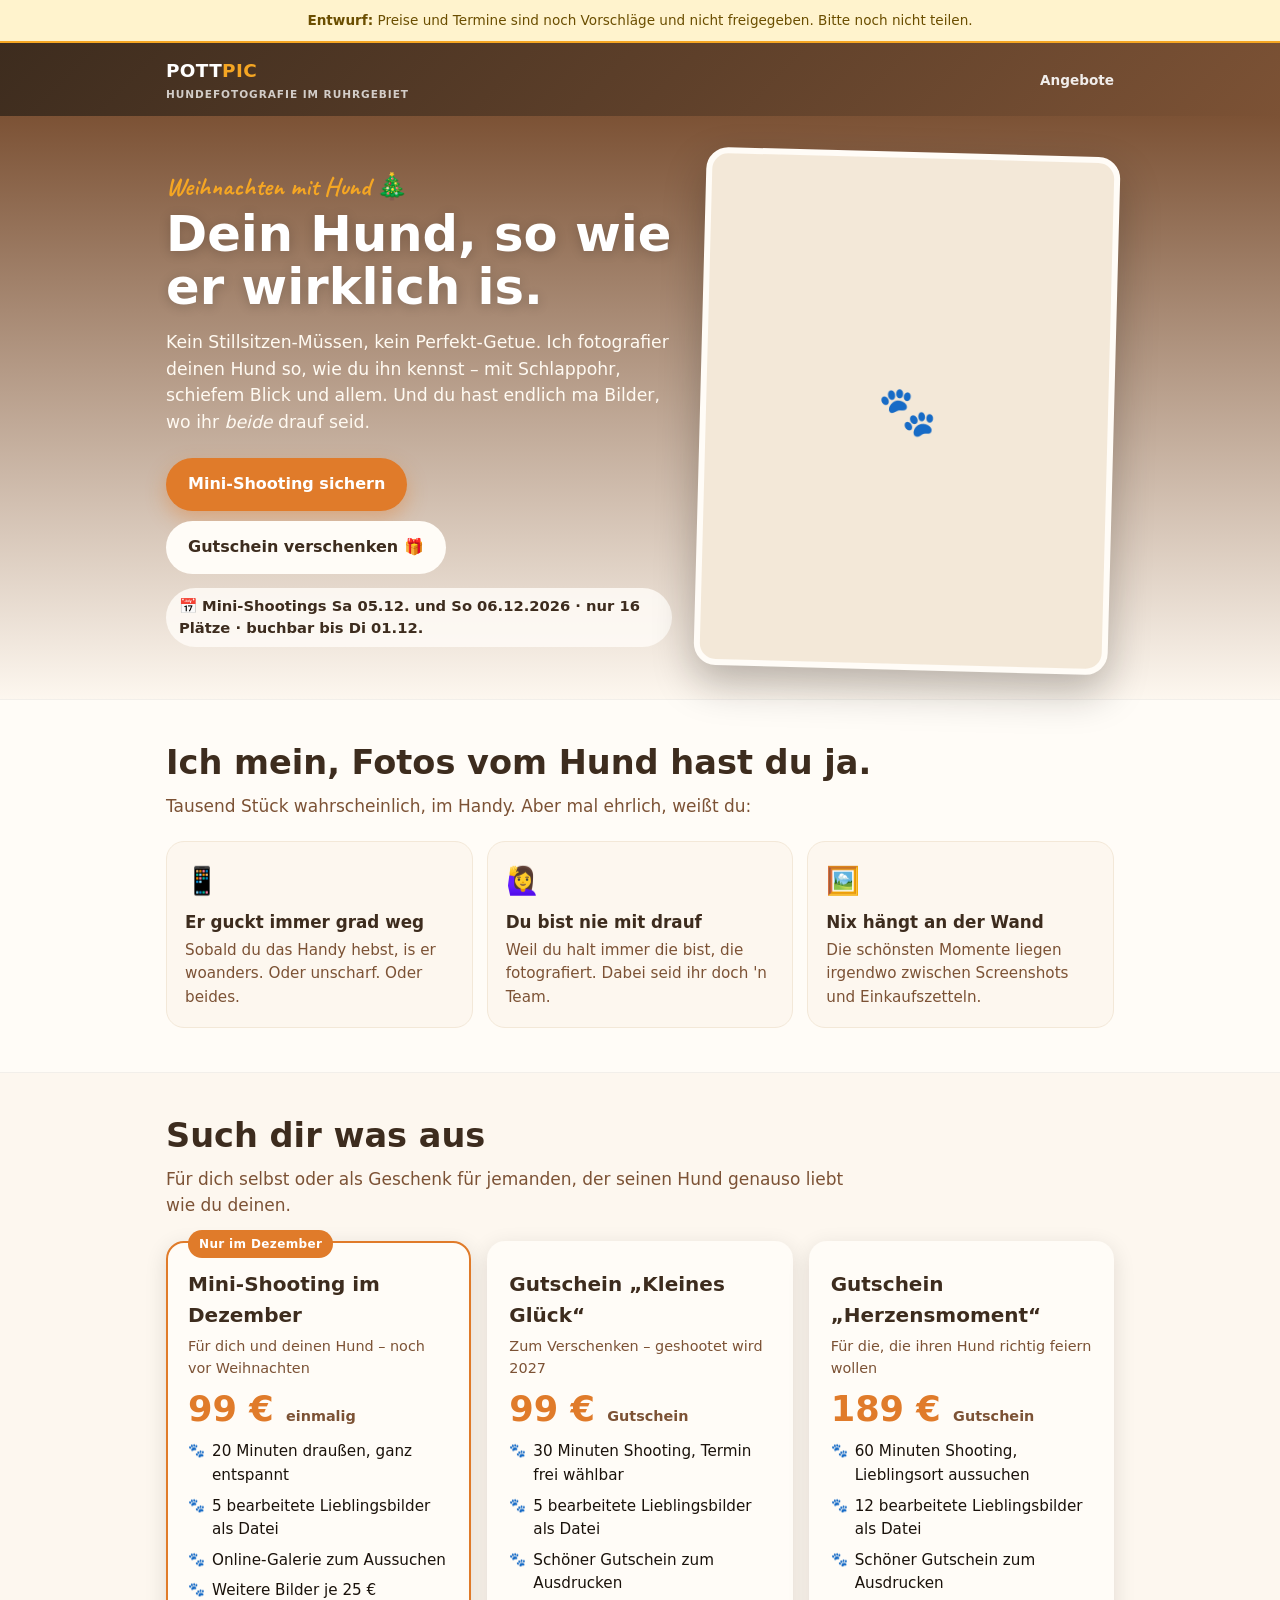
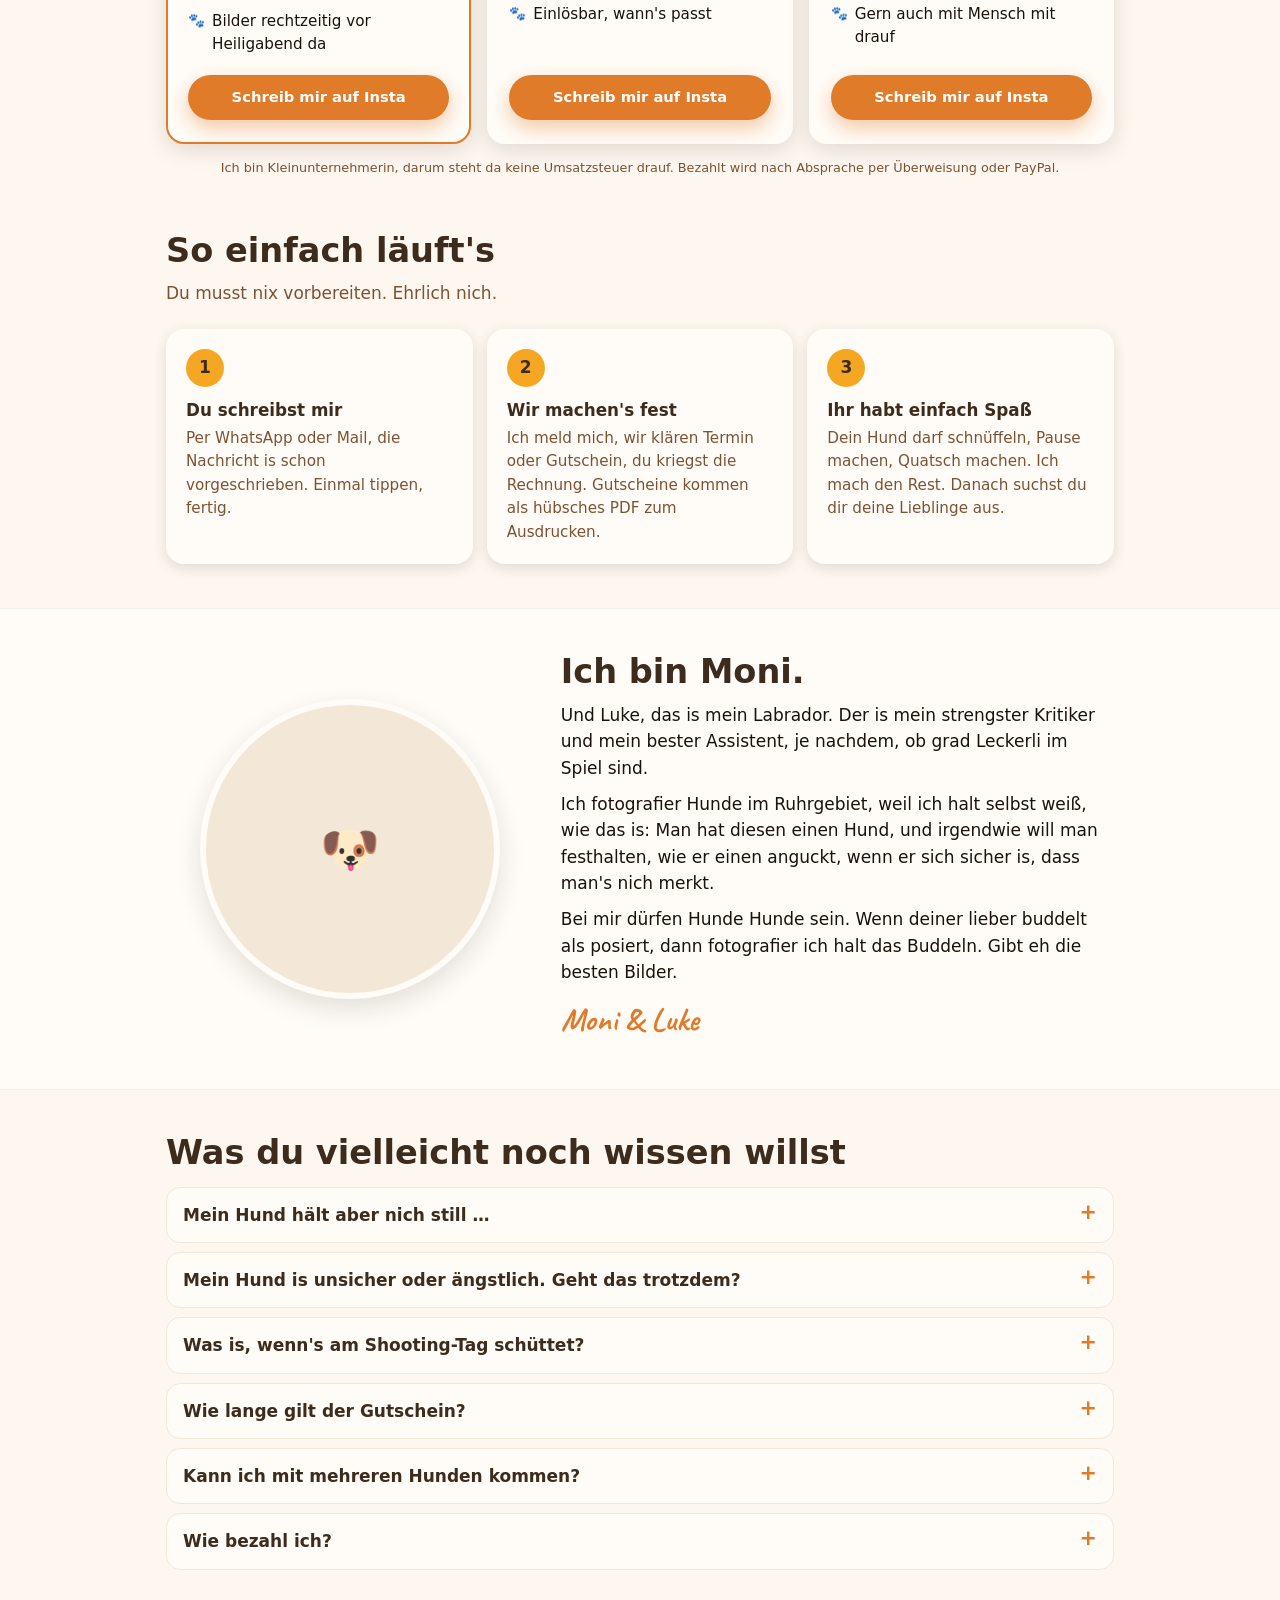
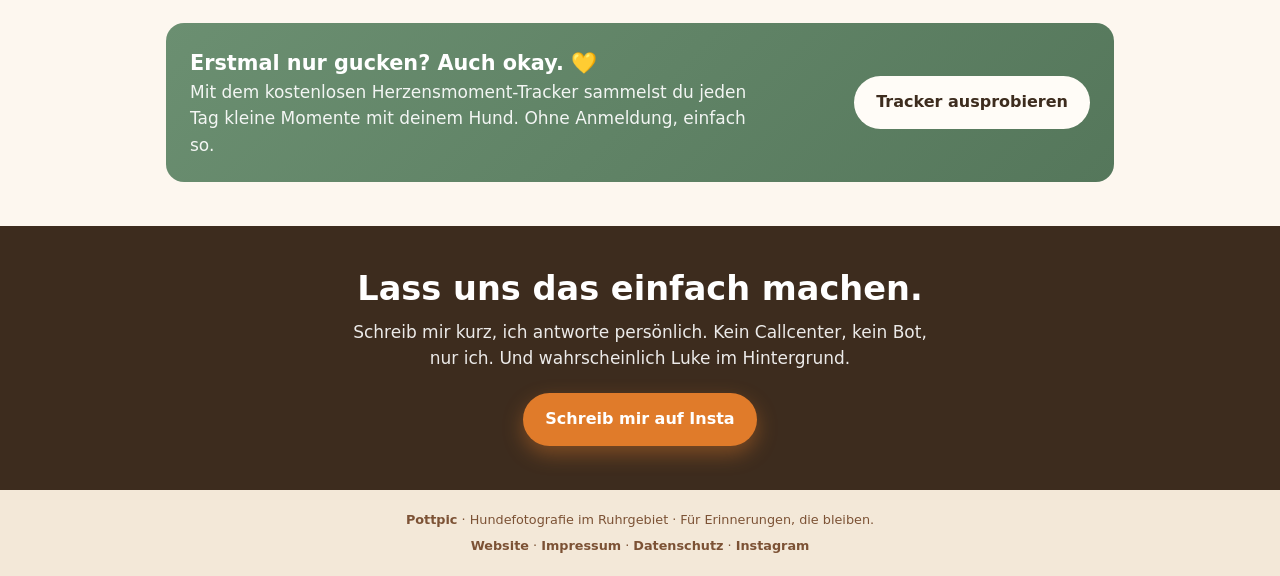
==== angebot/index.html @ 586d5016 "Kundenmagnet Weihnachten: Angebotsseite, Gutschein-Vorlage, Funnel-Plan (Entwurf, nix gepostet) Co-A" ====
<!doctype html>
<html lang="de">
<head>
<meta charset="utf-8">
<meta name="viewport" content="width=device-width, initial-scale=1">
<title>Pottpic – Hundeshooting & Gutscheine</title>
<meta name="description" content="Hundefotografie im Ruhrgebiet: Mini-Shootings im Dezember und Shooting-Gutscheine zum Verschenken. Hunde dürfen Hunde sein.">
<meta name="robots" content="noindex">
<link rel="preconnect" href="https://fonts.googleapis.com">
<link rel="preconnect" href="https://fonts.gstatic.com" crossorigin>
<link href="https://fonts.googleapis.com/css2?family=Caveat:wght@600;700&display=swap" rel="stylesheet">
<style>
:root{--ink:#1a120b;--bark:#3d2c1e;--wood:#7c5235;--amber:#e07b2a;--amber-dark:#b85f17;--gold:#f5a623;--sage:#6b8f71;--cream:#fdf7ef;--warm:#f3e8d8;--paper:#fffcf7;--shadow:rgba(26,18,11,.12);--r:18px}
*{box-sizing:border-box;margin:0;padding:0}
html{scroll-behavior:smooth}
body{font-family:system-ui,-apple-system,"Segoe UI",Arial,sans-serif;background:var(--cream);color:var(--ink);line-height:1.55;font-size:17px}
a{color:inherit}
.wrap{max-width:980px;margin:0 auto;padding:0 16px}
.hand{font-family:"Caveat",cursive;font-weight:700}

/* Entwurf-Banner */
.draft{background:#fff3cd;color:#6b4e00;border-bottom:2px solid var(--gold);padding:10px 16px;font-size:.85rem;text-align:center}
.draft strong{font-weight:800}

/* Kopf */
.top{background:linear-gradient(135deg,var(--bark),var(--wood));color:#fff}
.top .wrap{display:flex;justify-content:space-between;align-items:center;gap:12px;padding-top:14px;padding-bottom:14px}
.logo{font-weight:800;letter-spacing:.02em;font-size:1.15rem;text-decoration:none}
.logo span{color:var(--gold)}
.top small{display:block;font-size:.66rem;opacity:.75;text-transform:uppercase;letter-spacing:.09em;font-weight:600}
.top nav a{font-size:.85rem;font-weight:700;text-decoration:none;opacity:.9}

/* Hero */
.hero{background:linear-gradient(180deg,var(--wood) 0%,var(--cream) 100%);color:#fff;padding:36px 0 30px}
.hero-grid{display:grid;grid-template-columns:1.1fr .9fr;gap:28px;align-items:center}
.kicker{font-size:1.6rem;color:var(--gold);line-height:1}
.hero h1{font-size:clamp(2rem,6vw,3.1rem);line-height:1.08;margin:8px 0 14px;color:#fff;text-shadow:0 2px 12px rgba(0,0,0,.18)}
.hero p.lead{font-size:1.08rem;max-width:34em;color:#fffaf2}
.hero-photo{border-radius:22px;overflow:hidden;aspect-ratio:4/5;background:var(--warm) center/cover no-repeat;box-shadow:0 18px 40px rgba(26,18,11,.28);border:6px solid var(--paper);transform:rotate(1.5deg);display:flex;align-items:center;justify-content:center;color:var(--wood);font-size:3rem}
.btns{display:flex;flex-wrap:wrap;gap:10px;margin-top:22px}
.btn{display:inline-flex;align-items:center;justify-content:center;gap:8px;border:none;border-radius:999px;padding:14px 22px;font-weight:800;font-size:1rem;text-decoration:none;cursor:pointer;transition:transform .15s,box-shadow .15s;min-height:48px}
.btn:hover{transform:translateY(-2px)}
.btn-main{background:var(--amber);color:#fff;box-shadow:0 8px 20px rgba(224,123,42,.4)}
.btn-main:hover{background:var(--amber-dark)}
.btn-ghost{background:var(--paper);color:var(--bark)}
.btn-wa{background:#1f9d55;color:#fff}
.btn-mail{background:var(--bark);color:#fff}
.btn-small{padding:11px 16px;font-size:.92rem;min-height:44px}
.scarcity{margin-top:14px;font-size:.92rem;color:var(--bark);background:rgba(255,252,247,.85);display:inline-block;padding:7px 13px;border-radius:999px;font-weight:700}

/* Abschnitte */
section{padding:44px 0}
h2{font-size:clamp(1.55rem,4.5vw,2.1rem);color:var(--bark);line-height:1.15;margin-bottom:10px}
.sub{color:var(--wood);max-width:40em;margin-bottom:22px}

/* Galerie */
.gallery{display:grid;grid-template-columns:repeat(3,1fr);gap:10px}
.gallery img{width:100%;aspect-ratio:4/5;object-fit:cover;border-radius:14px;display:block;box-shadow:0 6px 16px var(--shadow);background:var(--warm)}

/* Gefühl */
.feel{background:var(--paper);border-top:1px solid rgba(0,0,0,.05);border-bottom:1px solid rgba(0,0,0,.05)}
.feel-grid{display:grid;grid-template-columns:repeat(3,1fr);gap:14px}
.feel-card{background:var(--cream);border-radius:var(--r);padding:18px;border:1.5px solid var(--warm)}
.feel-card .ico{font-size:1.7rem}
.feel-card h3{color:var(--bark);font-size:1.05rem;margin:6px 0 4px}
.feel-card p{color:var(--wood);font-size:.95rem}

/* Angebote */
.offers{display:grid;grid-template-columns:repeat(3,1fr);gap:16px;align-items:stretch}
.offer{background:var(--paper);border-radius:var(--r);box-shadow:0 6px 22px var(--shadow);padding:22px 20px;display:flex;flex-direction:column;border:2px solid transparent;position:relative}
.offer.top-pick{border-color:var(--amber)}
.badge{position:absolute;top:-13px;left:20px;background:var(--amber);color:#fff;font-size:.75rem;font-weight:800;padding:5px 11px;border-radius:999px;letter-spacing:.03em}
.offer h3{color:var(--bark);font-size:1.25rem;margin-top:4px}
.offer .for{color:var(--wood);font-size:.9rem;margin:4px 0 12px}
.price{font-size:2.2rem;font-weight:900;color:var(--amber);line-height:1}
.price small{font-size:.9rem;color:var(--wood);font-weight:600}
.offer ul{list-style:none;margin:14px 0 18px;display:flex;flex-direction:column;gap:7px;flex:1}
.offer li{padding-left:24px;position:relative;font-size:.95rem}
.offer li::before{content:"🐾";position:absolute;left:0;top:0;font-size:.85rem}
.offer .actions{display:flex;flex-direction:column;gap:8px}
.note{font-size:.8rem;color:var(--wood);margin-top:14px;text-align:center}

/* Ablauf */
.steps{display:grid;grid-template-columns:repeat(3,1fr);gap:14px;counter-reset:s}
.step{background:var(--paper);border-radius:var(--r);padding:20px;box-shadow:0 4px 14px var(--shadow)}
.step::before{counter-increment:s;content:counter(s);display:flex;width:38px;height:38px;border-radius:50%;background:var(--gold);color:var(--bark);font-weight:900;align-items:center;justify-content:center;margin-bottom:10px}
.step h3{color:var(--bark);font-size:1.05rem;margin-bottom:4px}
.step p{color:var(--wood);font-size:.95rem}

/* Über mich */
.me{display:grid;grid-template-columns:.8fr 1.2fr;gap:26px;align-items:center}
.me-photo{border-radius:50%;aspect-ratio:1;background:var(--warm) center/cover no-repeat;border:6px solid var(--paper);box-shadow:0 10px 26px var(--shadow);max-width:300px;width:100%;margin:0 auto;display:flex;align-items:center;justify-content:center;font-size:3rem}
.me p{margin-bottom:10px}
.sign{font-size:2rem;color:var(--amber)}

/* FAQ */
details{background:var(--paper);border-radius:14px;padding:14px 16px;margin-bottom:9px;border:1.5px solid var(--warm)}
summary{font-weight:800;color:var(--bark);cursor:pointer;list-style:none;display:flex;justify-content:space-between;gap:10px}
summary::after{content:"+";color:var(--amber);font-size:1.3rem;line-height:1}
details[open] summary::after{content:"–"}
details p{color:var(--wood);margin-top:8px;font-size:.96rem}

/* Gratis */
.free{background:linear-gradient(135deg,var(--sage),#55775b);color:#fff;border-radius:var(--r);padding:24px;display:flex;justify-content:space-between;align-items:center;gap:18px;flex-wrap:wrap}
.free h3{font-size:1.3rem}
.free p{opacity:.92;max-width:34em}

/* Schluss */
.final{background:var(--bark);color:#fff;text-align:center}
.final h2{color:#fff}
.final p{opacity:.9;max-width:34em;margin:0 auto}
.final .btns{justify-content:center}

footer{background:var(--warm);color:var(--wood);font-size:.8rem;text-align:center;padding:20px 16px}
footer a{font-weight:700;text-decoration:none}

/* Handy-Leiste */
.sticky{position:fixed;left:0;right:0;bottom:0;background:var(--paper);box-shadow:0 -6px 20px var(--shadow);padding:10px 16px;display:none;gap:8px;z-index:20}
.sticky .btn{flex:1;padding:12px 10px;font-size:.92rem}

@media(max-width:820px){
  .hero-grid,.me{grid-template-columns:1fr}
  .hero-photo{max-width:360px;width:100%;margin:0 auto}
  .offers,.steps,.feel-grid{grid-template-columns:1fr}
  .offer.top-pick{order:-1}
  .gallery{grid-template-columns:repeat(2,1fr)}
  .top nav{display:none}
  .sticky{display:flex}
  body{padding-bottom:72px}
}
</style>
</head>
<body>

<!-- ============================================================
     MONI, HIER TRÄGST DU DEINE SACHEN EIN (nur diesen Block ändern)
     ============================================================ -->
<script>
const KONFIG = {
  // true = gelber Entwurf-Hinweis oben. Auf false stellen, wenn alles stimmt.
  entwurf: true,

  // WhatsApp-Nummer mit Ländervorwahl, ohne + und ohne Leerzeichen, z. B. "4917612345678"
  whatsapp: "",

  // Deine Mail-Adresse für Anfragen
  mail: "",

  // Instagram-Name ohne @
  instagram: "pottpic",

  // Mini-Shootings im Dezember (VORSCHLAG – Moni entscheidet)
  miniTermine: "Sa 05.12. und So 06.12.2026",
  miniOrt: "draußen im Dortmunder Norden – genauer Treffpunkt kommt mit der Buchung",
  miniPlaetze: 16,          // wie viele Slots es insgesamt gibt
  miniBuchenBis: "Di 01.12.",
  galerieBis: "Fr 18.12.",  // bis wann die Bilder da sind

  // Gutschein: wie lange gültig
  gutscheinGueltig: "bis 31.12.2027",

  // Preise (VORSCHLAG vom Team, Schätzung – Moni entscheidet)
  angebote: [
    {
      id: "mini",
      titel: "Mini-Shooting im Dezember",
      fuer: "Für dich und deinen Hund – noch vor Weihnachten",
      preis: "99 €",
      zusatz: "einmalig",
      punkte: [
        "20 Minuten draußen, ganz entspannt",
        "5 bearbeitete Lieblingsbilder als Datei",
        "Online-Galerie zum Aussuchen",
        "Weitere Bilder je 25 €",
        "Bilder rechtzeitig vor Heiligabend da"
      ],
      highlight: true,
      badge: "Nur im Dezember"
    },
    {
      id: "gutschein-klein",
      titel: "Gutschein „Kleines Glück“",
      fuer: "Zum Verschenken – geshootet wird 2027",
      preis: "99 €",
      zusatz: "Gutschein",
      punkte: [
        "30 Minuten Shooting, Termin frei wählbar",
        "5 bearbeitete Lieblingsbilder als Datei",
        "Schöner Gutschein zum Ausdrucken",
        "Einlösbar, wann's passt"
      ],
      highlight: false
    },
    {
      id: "gutschein-gross",
      titel: "Gutschein „Herzensmoment“",
      fuer: "Für die, die ihren Hund richtig feiern wollen",
      preis: "189 €",
      zusatz: "Gutschein",
      punkte: [
        "60 Minuten Shooting, Lieblingsort aussuchen",
        "12 bearbeitete Lieblingsbilder als Datei",
        "Schöner Gutschein zum Ausdrucken",
        "Gern auch mit Mensch mit drauf"
      ],
      highlight: false
    }
  ]
};
</script>
<!-- ============================================================ -->

<div class="draft" id="draft"><strong>Entwurf:</strong> Preise und Termine sind noch Vorschläge und nicht freigegeben. Bitte noch nicht teilen.</div>

<header class="top">
  <div class="wrap">
    <a class="logo" href="https://www.pottpic.de">POTT<span>PIC</span><small>Hundefotografie im Ruhrgebiet</small></a>
    <nav><a href="#angebote">Angebote</a></nav>
  </div>
</header>

<section class="hero">
  <div class="wrap hero-grid">
    <div>
      <div class="kicker hand">Weihnachten mit Hund 🎄</div>
      <h1>Dein Hund, so wie er wirklich is.</h1>
      <p class="lead">Kein Stillsitzen-Müssen, kein Perfekt-Getue. Ich fotografier deinen Hund so, wie du ihn kennst – mit Schlappohr, schiefem Blick und allem. Und du hast endlich ma Bilder, wo ihr <em>beide</em> drauf seid.</p>
      <div class="btns">
        <a class="btn btn-main" href="#angebote">Mini-Shooting sichern</a>
        <a class="btn btn-ghost" href="#angebote">Gutschein verschenken 🎁</a>
      </div>
      <div class="scarcity" id="scarcity"></div>
    </div>
    <div class="hero-photo" id="heroPhoto" role="img" aria-label="Hundefoto von Pottpic">🐾</div>
  </div>
</section>

<section id="galerieSec">
  <div class="wrap">
    <h2>So sieht das bei mir aus</h2>
    <p class="sub">Echte Hunde, echte Menschen, aus'm Ruhrgebiet. Nix gestellt, was nich passt.</p>
    <div class="gallery" id="gallery"></div>
  </div>
</section>

<section class="feel">
  <div class="wrap">
    <h2>Ich mein, Fotos vom Hund hast du ja.</h2>
    <p class="sub">Tausend Stück wahrscheinlich, im Handy. Aber mal ehrlich, weißt du:</p>
    <div class="feel-grid">
      <div class="feel-card"><div class="ico">📱</div><h3>Er guckt immer grad weg</h3><p>Sobald du das Handy hebst, is er woanders. Oder unscharf. Oder beides.</p></div>
      <div class="feel-card"><div class="ico">🙋‍♀️</div><h3>Du bist nie mit drauf</h3><p>Weil du halt immer die bist, die fotografiert. Dabei seid ihr doch 'n Team.</p></div>
      <div class="feel-card"><div class="ico">🖼️</div><h3>Nix hängt an der Wand</h3><p>Die schönsten Momente liegen irgendwo zwischen Screenshots und Einkaufszetteln.</p></div>
    </div>
  </div>
</section>

<section id="angebote">
  <div class="wrap">
    <h2>Such dir was aus</h2>
    <p class="sub">Für dich selbst oder als Geschenk für jemanden, der seinen Hund genauso liebt wie du deinen.</p>
    <div class="offers" id="offers"></div>
    <p class="note">Ich bin Kleinunternehmerin, darum steht da keine Umsatzsteuer drauf. Bezahlt wird nach Absprache per Überweisung oder PayPal.</p>
  </div>
</section>

<section style="padding-top:10px">
  <div class="wrap">
    <h2>So einfach läuft's</h2>
    <p class="sub">Du musst nix vorbereiten. Ehrlich nich.</p>
    <div class="steps">
      <div class="step"><h3>Du schreibst mir</h3><p>Per WhatsApp oder Mail, die Nachricht is schon vorgeschrieben. Einmal tippen, fertig.</p></div>
      <div class="step"><h3>Wir machen's fest</h3><p>Ich meld mich, wir klären Termin oder Gutschein, du kriegst die Rechnung. Gutscheine kommen als hübsches PDF zum Ausdrucken.</p></div>
      <div class="step"><h3>Ihr habt einfach Spaß</h3><p>Dein Hund darf schnüffeln, Pause machen, Quatsch machen. Ich mach den Rest. Danach suchst du dir deine Lieblinge aus.</p></div>
    </div>
  </div>
</section>

<section class="feel">
  <div class="wrap me">
    <div class="me-photo" id="mePhoto" role="img" aria-label="Moni mit Luke">🐶</div>
    <div>
      <h2>Ich bin Moni.</h2>
      <p>Und Luke, das is mein Labrador. Der is mein strengster Kritiker und mein bester Assistent, je nachdem, ob grad Leckerli im Spiel sind.</p>
      <p>Ich fotografier Hunde im Ruhrgebiet, weil ich halt selbst weiß, wie das is: Man hat diesen einen Hund, und irgendwie will man festhalten, wie er einen anguckt, wenn er sich sicher is, dass man's nich merkt.</p>
      <p>Bei mir dürfen Hunde Hunde sein. Wenn deiner lieber buddelt als posiert, dann fotografier ich halt das Buddeln. Gibt eh die besten Bilder.</p>
      <div class="sign hand">Moni & Luke</div>
    </div>
  </div>
</section>

<section>
  <div class="wrap">
    <h2>Was du vielleicht noch wissen willst</h2>
    <div style="margin-top:14px">
      <details><summary>Mein Hund hält aber nich still …</summary><p>Muss er auch nich. Ich arbeite mit Geduld, Pausen und Leckerli (sag mir vorher, was er verträgt). Die schönsten Bilder entstehen eh meistens zwischendurch.</p></details>
      <details><summary>Mein Hund is unsicher oder ängstlich. Geht das trotzdem?</summary><p>Ja. Schreib mir das einfach vorher, dann nehmen wir uns mehr Zeit, suchen 'nen ruhigen Ort und er darf erstmal ankommen. Kein Druck, für keinen von euch.</p></details>
      <details><summary>Was is, wenn's am Shooting-Tag schüttet?</summary><p>Dann verschieben wir. Bei Nieselregen geht's meistens trotzdem, das gibt sogar richtig schöne Stimmung. Wir entscheiden das am Tag vorher zusammen.</p></details>
      <details><summary>Wie lange gilt der Gutschein?</summary><p id="faqGueltig"></p></details>
      <details><summary>Kann ich mit mehreren Hunden kommen?</summary><p>Klar. Schreib's mir einfach dazu, dann planen wir 'n bisschen mehr Zeit ein und ich sag dir vorher, was das kostet.</p></details>
      <details><summary>Wie bezahl ich?</summary><p>Nach unserer Absprache bekommst du 'ne Rechnung, die zahlst du per Überweisung oder PayPal. Erst dann is dein Platz oder dein Gutschein fest.</p></details>
    </div>
  </div>
</section>

<section style="padding-top:0">
  <div class="wrap">
    <div class="free">
      <div>
        <h3>Erstmal nur gucken? Auch okay. 💛</h3>
        <p>Mit dem kostenlosen Herzensmoment-Tracker sammelst du jeden Tag kleine Momente mit deinem Hund. Ohne Anmeldung, einfach so.</p>
      </div>
      <a class="btn btn-ghost" href="../">Tracker ausprobieren</a>
    </div>
  </div>
</section>

<section class="final">
  <div class="wrap">
    <h2>Lass uns das einfach machen.</h2>
    <p>Schreib mir kurz, ich antworte persönlich. Kein Callcenter, kein Bot, nur ich. Und wahrscheinlich Luke im Hintergrund.</p>
    <div class="btns" id="finalBtns"></div>
  </div>
</section>

<footer>
  <div><strong>Pottpic</strong> · Hundefotografie im Ruhrgebiet · Für Erinnerungen, die bleiben.</div>
  <div style="margin-top:6px"><a href="https://www.pottpic.de">Website</a> · <a href="https://www.pottpic.de/about/">Impressum</a> · <a href="https://www.pottpic.de/j/privacy">Datenschutz</a> · <a id="igLink" href="#">Instagram</a></div>
</footer>

<div class="sticky" id="sticky"></div>

<script>
(function(){
  const K = KONFIG;
  const $ = id => document.getElementById(id);
  const esc = s => String(s).replace(/[&<>"]/g, c => ({"&":"&amp;","<":"&lt;",">":"&gt;",'"':"&quot;"}[c]));

  if (!K.entwurf) $("draft").remove();

  function text(a){
    if (!a) return "Hey Moni! Ich hab deine Seite gesehen und hätte Lust auf Bilder von meinem Hund. Magst du dich ma melden? 🐾";
    if (a.id === "mini") return "Hey Moni! Ich hätte gern einen Platz beim Mini-Shooting im Dezember (" + K.miniTermine + ").\nMein Hund heißt: \nAm liebsten an: Samstag / Sonntag\n🐾";
    return "Hey Moni! Ich möchte den Gutschein „" + a.titel.replace(/^Gutschein\s*/, "").replace(/[„“]/g,"") + "“ (" + a.preis + ") verschenken.\nFür: \nSoll bis wann da sein: \n🎁";
  }
  function waLink(a){ return "https://wa.me/" + K.whatsapp + "?text=" + encodeURIComponent(text(a)); }
  function mailLink(a){
    const subj = a ? "Anfrage: " + a.titel : "Anfrage Hundeshooting";
    return "mailto:" + K.mail + "?subject=" + encodeURIComponent(subj) + "&body=" + encodeURIComponent(text(a));
  }
  function buttons(a, small){
    const cls = small ? " btn-small" : "";
    let h = "";
    if (K.whatsapp) h += '<a class="btn btn-wa' + cls + '" href="' + waLink(a) + '" target="_blank" rel="noopener">WhatsApp</a>';
    if (K.mail) h += '<a class="btn btn-mail' + cls + '" href="' + mailLink(a) + '">Per Mail</a>';
    if (!h && K.instagram) h += '<a class="btn btn-main' + cls + '" href="https://ig.me/m/' + K.instagram + '" target="_blank" rel="noopener">Schreib mir auf Insta</a>';
    return h;
  }

  // Angebote
  $("offers").innerHTML = K.angebote.map(a =>
    '<article class="offer' + (a.highlight ? " top-pick" : "") + '">' +
      (a.badge ? '<span class="badge">' + esc(a.badge) + '</span>' : "") +
      '<h3>' + esc(a.titel) + '</h3>' +
      '<div class="for">' + esc(a.fuer) + '</div>' +
      '<div class="price">' + esc(a.preis) + ' <small>' + esc(a.zusatz || "") + '</small></div>' +
      '<ul>' + a.punkte.map(p => '<li>' + esc(p) + '</li>').join("") + '</ul>' +
      '<div class="actions">' + buttons(a, true) + '</div>' +
    '</article>').join("");

  // Mini-Infos
  const mini = K.angebote.find(a => a.id === "mini");
  $("scarcity").textContent = "📅 Mini-Shootings " + K.miniTermine + " · nur " + K.miniPlaetze + " Plätze · buchbar bis " + K.miniBuchenBis;
  $("faqGueltig").textContent = "Der Gutschein gilt " + K.gutscheinGueltig + ". Den Termin sucht ihr euch dann zusammen mit mir aus, so wie's bei euch passt. Am schönsten find ich ja Frühling und Herbst, aber is deine Entscheidung.";

  $("finalBtns").innerHTML = buttons(null, false) || '<a class="btn btn-main" href="#angebote">Zu den Angeboten</a>';
  const st = buttons(null, true);
  if (st) $("sticky").innerHTML = st; else $("sticky").remove();

  const ig = $("igLink");
  if (K.instagram) ig.href = "https://www.instagram.com/" + K.instagram + "/"; else ig.remove();

  // Fotos: legt Moni in angebot/bilder/ als hero.jpg, moni-luke.jpg, 1.jpg bis 6.jpg
  function tryImg(src, ok){ const i = new Image(); i.onload = () => ok(src); i.src = src; }
  tryImg("bilder/hero.jpg", s => { const e = $("heroPhoto"); e.style.backgroundImage = "url('" + s + "')"; e.textContent = ""; });
  tryImg("bilder/moni-luke.jpg", s => { const e = $("mePhoto"); e.style.backgroundImage = "url('" + s + "')"; e.textContent = ""; });
  let found = 0;
  const gal = $("gallery");
  for (let n = 1; n <= 6; n++) {
    tryImg("bilder/" + n + ".jpg", s => {
      found++;
      const img = document.createElement("img");
      img.src = s; img.alt = "Hundefoto von Pottpic"; img.loading = "lazy";
      img.style.order = n;
      gal.appendChild(img);
      $("galerieSec").style.display = "";
    });
  }
  $("galerieSec").style.display = "none";
})();
</script>
</body>
</html>
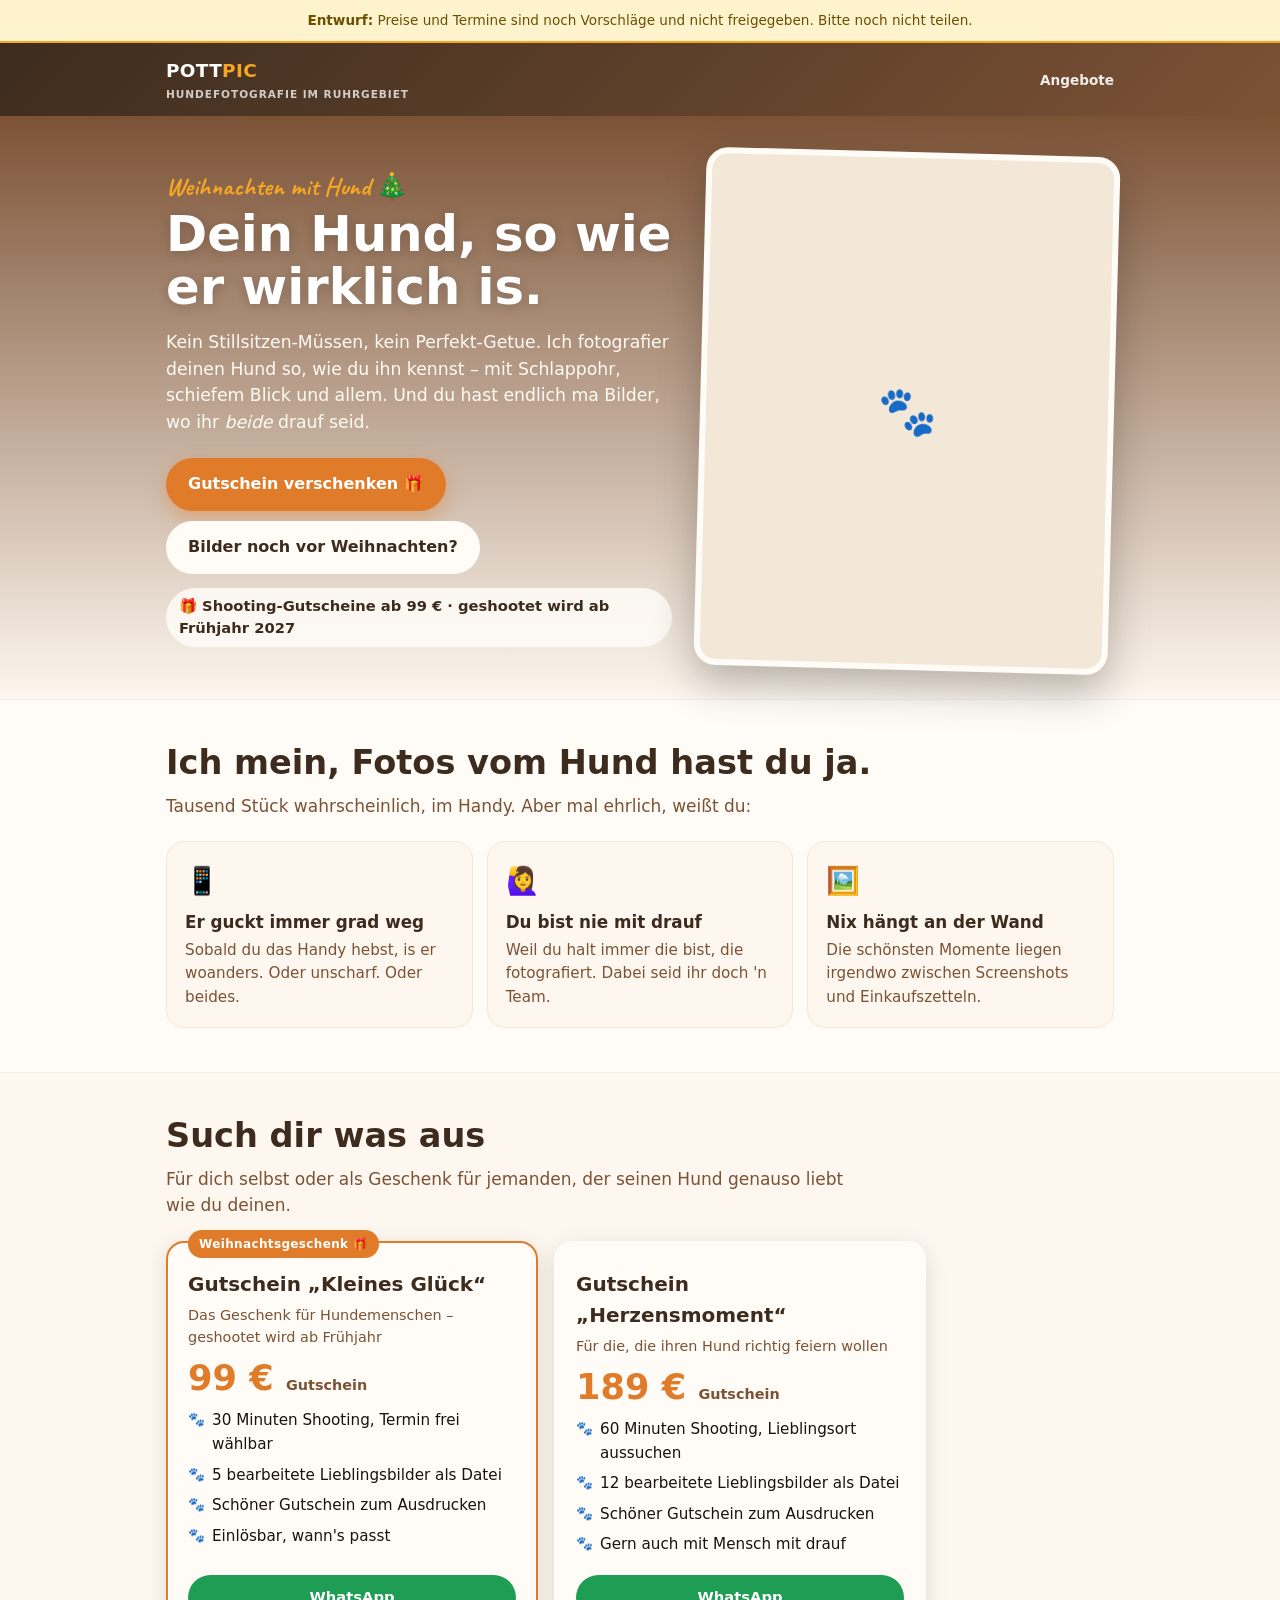
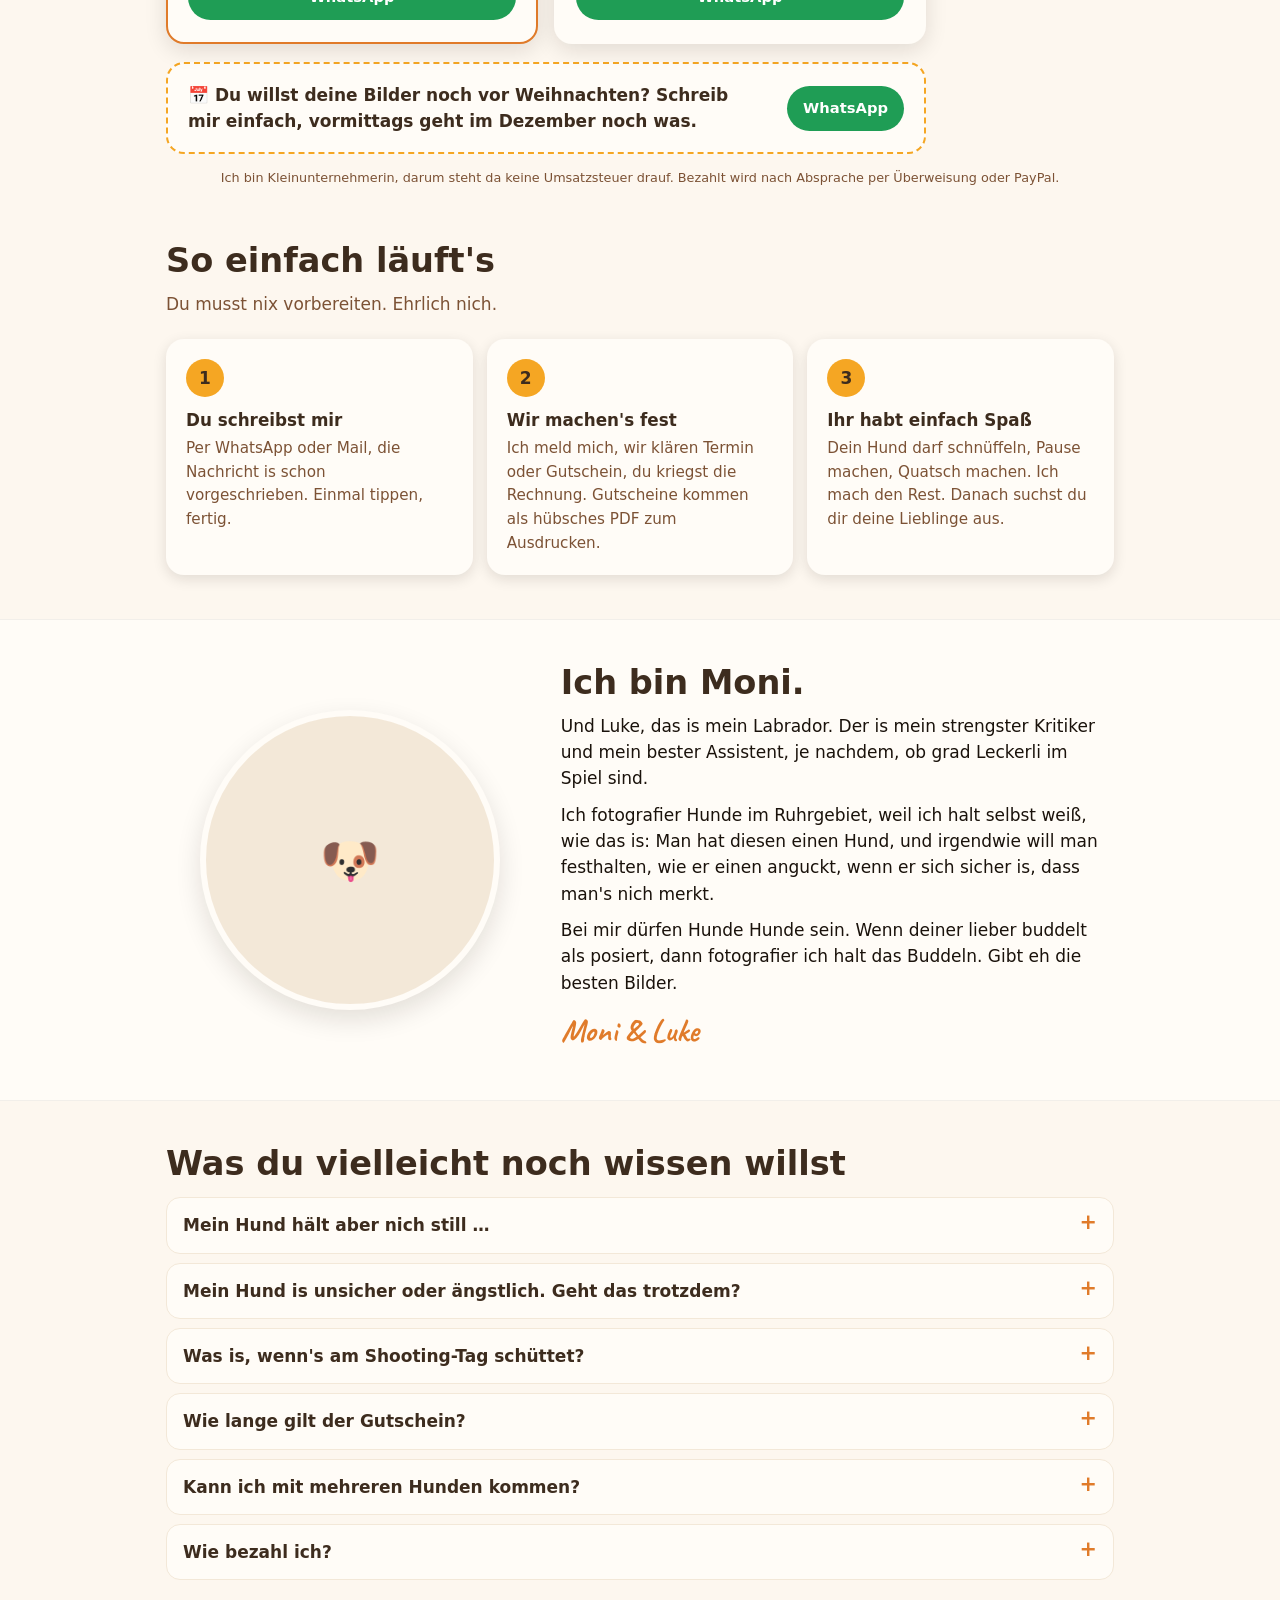
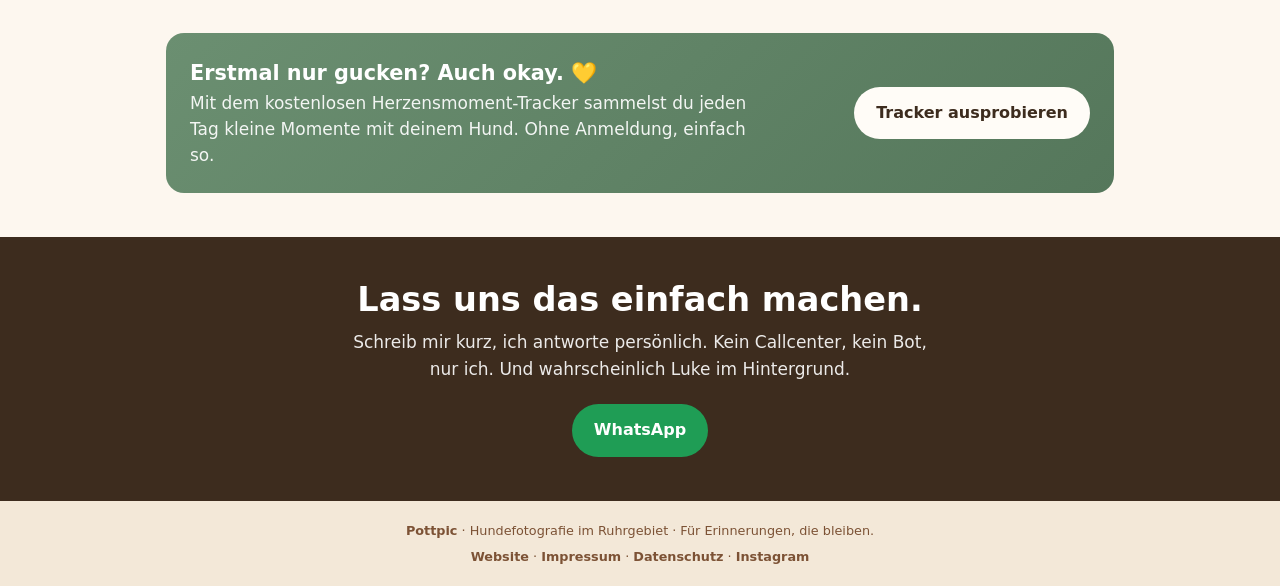
==== commit 3cd4637b: "Nur noch Gutscheine (Shooting ab Frühjahr) + Dezember auf Anfrage; Rückfragen immer als Multiple Cho" ====
--- a/angebot/index.html
+++ b/angebot/index.html
@@ -4,7 +4,7 @@
 <meta charset="utf-8">
 <meta name="viewport" content="width=device-width, initial-scale=1">
 <title>Pottpic – Hundeshooting & Gutscheine</title>
-<meta name="description" content="Hundefotografie im Ruhrgebiet: Mini-Shootings im Dezember und Shooting-Gutscheine zum Verschenken. Hunde dürfen Hunde sein.">
+<meta name="description" content="Hundefotografie im Ruhrgebiet: Shooting-Gutscheine zum Verschenken, geshootet wird ab Frühjahr. Hunde dürfen Hunde sein.">
 <meta name="robots" content="noindex">
 <link rel="preconnect" href="https://fonts.googleapis.com">
 <link rel="preconnect" href="https://fonts.gstatic.com" crossorigin>
@@ -66,7 +66,9 @@
 .feel-card p{color:var(--wood);font-size:.95rem}
 
 /* Angebote */
-.offers{display:grid;grid-template-columns:repeat(3,1fr);gap:16px;align-items:stretch}
+.offers{display:grid;grid-template-columns:repeat(2,1fr);gap:16px;align-items:stretch;max-width:760px}
+.dez{margin-top:18px;max-width:760px;background:var(--paper);border:2px dashed var(--gold);border-radius:var(--r);padding:18px 20px;display:flex;justify-content:space-between;align-items:center;gap:14px;flex-wrap:wrap}
+.dez p{color:var(--bark);font-weight:700;max-width:32em}
 .offer{background:var(--paper);border-radius:var(--r);box-shadow:0 6px 22px var(--shadow);padding:22px 20px;display:flex;flex-direction:column;border:2px solid transparent;position:relative}
 .offer.top-pick{border-color:var(--amber)}
 .badge{position:absolute;top:-13px;left:20px;background:var(--amber);color:#fff;font-size:.75rem;font-weight:800;padding:5px 11px;border-radius:999px;letter-spacing:.03em}
@@ -132,83 +134,8 @@
 </head>
 <body>
 
-<!-- ============================================================
-     MONI, HIER TRÄGST DU DEINE SACHEN EIN (nur diesen Block ändern)
-     ============================================================ -->
-<script>
-const KONFIG = {
-  // true = gelber Entwurf-Hinweis oben. Auf false stellen, wenn alles stimmt.
-  entwurf: true,
-
-  // WhatsApp-Nummer mit Ländervorwahl, ohne + und ohne Leerzeichen, z. B. "4917612345678"
-  whatsapp: "",
-
-  // Deine Mail-Adresse für Anfragen
-  mail: "",
-
-  // Instagram-Name ohne @
-  instagram: "pottpic",
-
-  // Mini-Shootings im Dezember (VORSCHLAG – Moni entscheidet)
-  miniTermine: "Sa 05.12. und So 06.12.2026",
-  miniOrt: "draußen im Dortmunder Norden – genauer Treffpunkt kommt mit der Buchung",
-  miniPlaetze: 16,          // wie viele Slots es insgesamt gibt
-  miniBuchenBis: "Di 01.12.",
-  galerieBis: "Fr 18.12.",  // bis wann die Bilder da sind
-
-  // Gutschein: wie lange gültig
-  gutscheinGueltig: "bis 31.12.2027",
-
-  // Preise (VORSCHLAG vom Team, Schätzung – Moni entscheidet)
-  angebote: [
-    {
-      id: "mini",
-      titel: "Mini-Shooting im Dezember",
-      fuer: "Für dich und deinen Hund – noch vor Weihnachten",
-      preis: "99 €",
-      zusatz: "einmalig",
-      punkte: [
-        "20 Minuten draußen, ganz entspannt",
-        "5 bearbeitete Lieblingsbilder als Datei",
-        "Online-Galerie zum Aussuchen",
-        "Weitere Bilder je 25 €",
-        "Bilder rechtzeitig vor Heiligabend da"
-      ],
-      highlight: true,
-      badge: "Nur im Dezember"
-    },
-    {
-      id: "gutschein-klein",
-      titel: "Gutschein „Kleines Glück“",
-      fuer: "Zum Verschenken – geshootet wird 2027",
-      preis: "99 €",
-      zusatz: "Gutschein",
-      punkte: [
-        "30 Minuten Shooting, Termin frei wählbar",
-        "5 bearbeitete Lieblingsbilder als Datei",
-        "Schöner Gutschein zum Ausdrucken",
-        "Einlösbar, wann's passt"
-      ],
-      highlight: false
-    },
-    {
-      id: "gutschein-gross",
-      titel: "Gutschein „Herzensmoment“",
-      fuer: "Für die, die ihren Hund richtig feiern wollen",
-      preis: "189 €",
-      zusatz: "Gutschein",
-      punkte: [
-        "60 Minuten Shooting, Lieblingsort aussuchen",
-        "12 bearbeitete Lieblingsbilder als Datei",
-        "Schöner Gutschein zum Ausdrucken",
-        "Gern auch mit Mensch mit drauf"
-      ],
-      highlight: false
-    }
-  ]
-};
-</script>
-<!-- ============================================================ -->
+<!-- Preise, Termine, Nummer: alles in angebot/konfig.js -->
+<script src="konfig.js"></script>
 
 <div class="draft" id="draft"><strong>Entwurf:</strong> Preise und Termine sind noch Vorschläge und nicht freigegeben. Bitte noch nicht teilen.</div>
 
@@ -226,8 +153,8 @@
       <h1>Dein Hund, so wie er wirklich is.</h1>
       <p class="lead">Kein Stillsitzen-Müssen, kein Perfekt-Getue. Ich fotografier deinen Hund so, wie du ihn kennst – mit Schlappohr, schiefem Blick und allem. Und du hast endlich ma Bilder, wo ihr <em>beide</em> drauf seid.</p>
       <div class="btns">
-        <a class="btn btn-main" href="#angebote">Mini-Shooting sichern</a>
-        <a class="btn btn-ghost" href="#angebote">Gutschein verschenken 🎁</a>
+        <a class="btn btn-main" href="#angebote">Gutschein verschenken 🎁</a>
+        <a class="btn btn-ghost" href="#dezember">Bilder noch vor Weihnachten?</a>
       </div>
       <div class="scarcity" id="scarcity"></div>
     </div>
@@ -260,6 +187,7 @@
     <h2>Such dir was aus</h2>
     <p class="sub">Für dich selbst oder als Geschenk für jemanden, der seinen Hund genauso liebt wie du deinen.</p>
     <div class="offers" id="offers"></div>
+    <div class="dez" id="dezember"><p id="dezText"></p><div class="btns" style="margin:0" id="dezBtns"></div></div>
     <p class="note">Ich bin Kleinunternehmerin, darum steht da keine Umsatzsteuer drauf. Bezahlt wird nach Absprache per Überweisung oder PayPal.</p>
   </div>
 </section>
@@ -338,9 +266,13 @@
 
   if (!K.entwurf) $("draft").remove();
 
-  function text(a){
+  // Woher kommt die Person? (?von=aushang, ?von=karte, ?von=hundeschule-xy …)
+  const von = (new URLSearchParams(location.search).get("von") || "").replace(/[^a-z0-9äöüß-]/gi, "").slice(0, 40);
+  const herkunft = !von ? "" : von === "aushang" ? "\n(Hab deinen Aushang gesehen)" : von === "karte" ? "\n(Hab deine Karte mitgenommen)" : "\n(Gefunden über: " + von + ")";
+  function text(a){ return grundtext(a) + herkunft; }
+  function grundtext(a){
     if (!a) return "Hey Moni! Ich hab deine Seite gesehen und hätte Lust auf Bilder von meinem Hund. Magst du dich ma melden? 🐾";
-    if (a.id === "mini") return "Hey Moni! Ich hätte gern einen Platz beim Mini-Shooting im Dezember (" + K.miniTermine + ").\nMein Hund heißt: \nAm liebsten an: Samstag / Sonntag\n🐾";
+    if (a.id === "dezember") return "Hey Moni! Ich hätte gern noch vor Weihnachten Bilder von meinem Hund. Geht im Dezember vormittags noch was?\nMein Hund heißt: \n🐾";
     return "Hey Moni! Ich möchte den Gutschein „" + a.titel.replace(/^Gutschein\s*/, "").replace(/[„“]/g,"") + "“ (" + a.preis + ") verschenken.\nFür: \nSoll bis wann da sein: \n🎁";
   }
   function waLink(a){ return "https://wa.me/" + K.whatsapp + "?text=" + encodeURIComponent(text(a)); }
@@ -368,9 +300,11 @@
       '<div class="actions">' + buttons(a, true) + '</div>' +
     '</article>').join("");
 
-  // Mini-Infos
-  const mini = K.angebote.find(a => a.id === "mini");
-  $("scarcity").textContent = "📅 Mini-Shootings " + K.miniTermine + " · nur " + K.miniPlaetze + " Plätze · buchbar bis " + K.miniBuchenBis;
+  // Gutschein-Info + Dezember auf Anfrage
+  const ab = K.angebote.map(a => parseInt(a.preis, 10)).filter(n => n).sort((x, y) => x - y)[0];
+  $("scarcity").textContent = "🎁 Shooting-Gutscheine ab " + ab + " € · geshootet wird " + K.shootingAb;
+  $("dezText").textContent = "📅 " + K.dezemberHinweis;
+  $("dezBtns").innerHTML = buttons({id: "dezember", titel: "Shooting im Dezember"}, true);
   $("faqGueltig").textContent = "Der Gutschein gilt " + K.gutscheinGueltig + ". Den Termin sucht ihr euch dann zusammen mit mir aus, so wie's bei euch passt. Am schönsten find ich ja Frühling und Herbst, aber is deine Entscheidung.";
 
   $("finalBtns").innerHTML = buttons(null, false) || '<a class="btn btn-main" href="#angebote">Zu den Angeboten</a>';
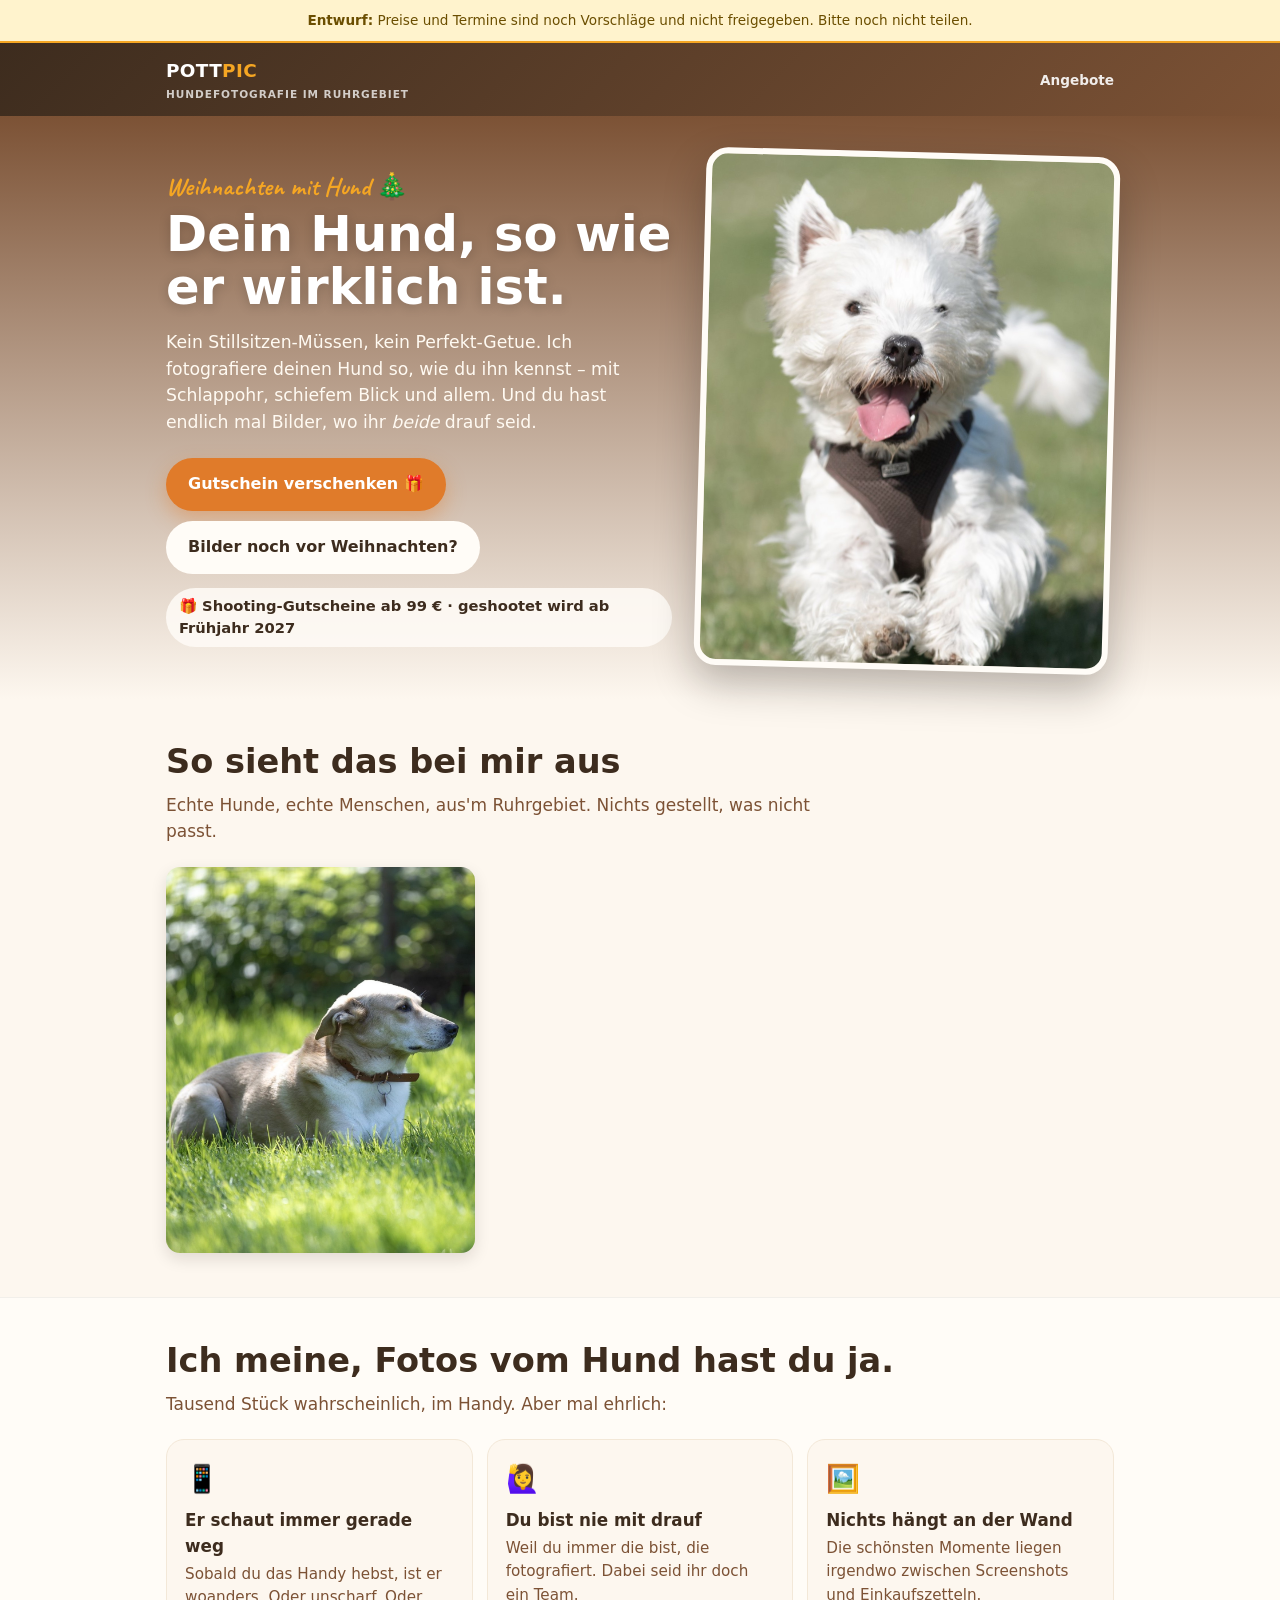
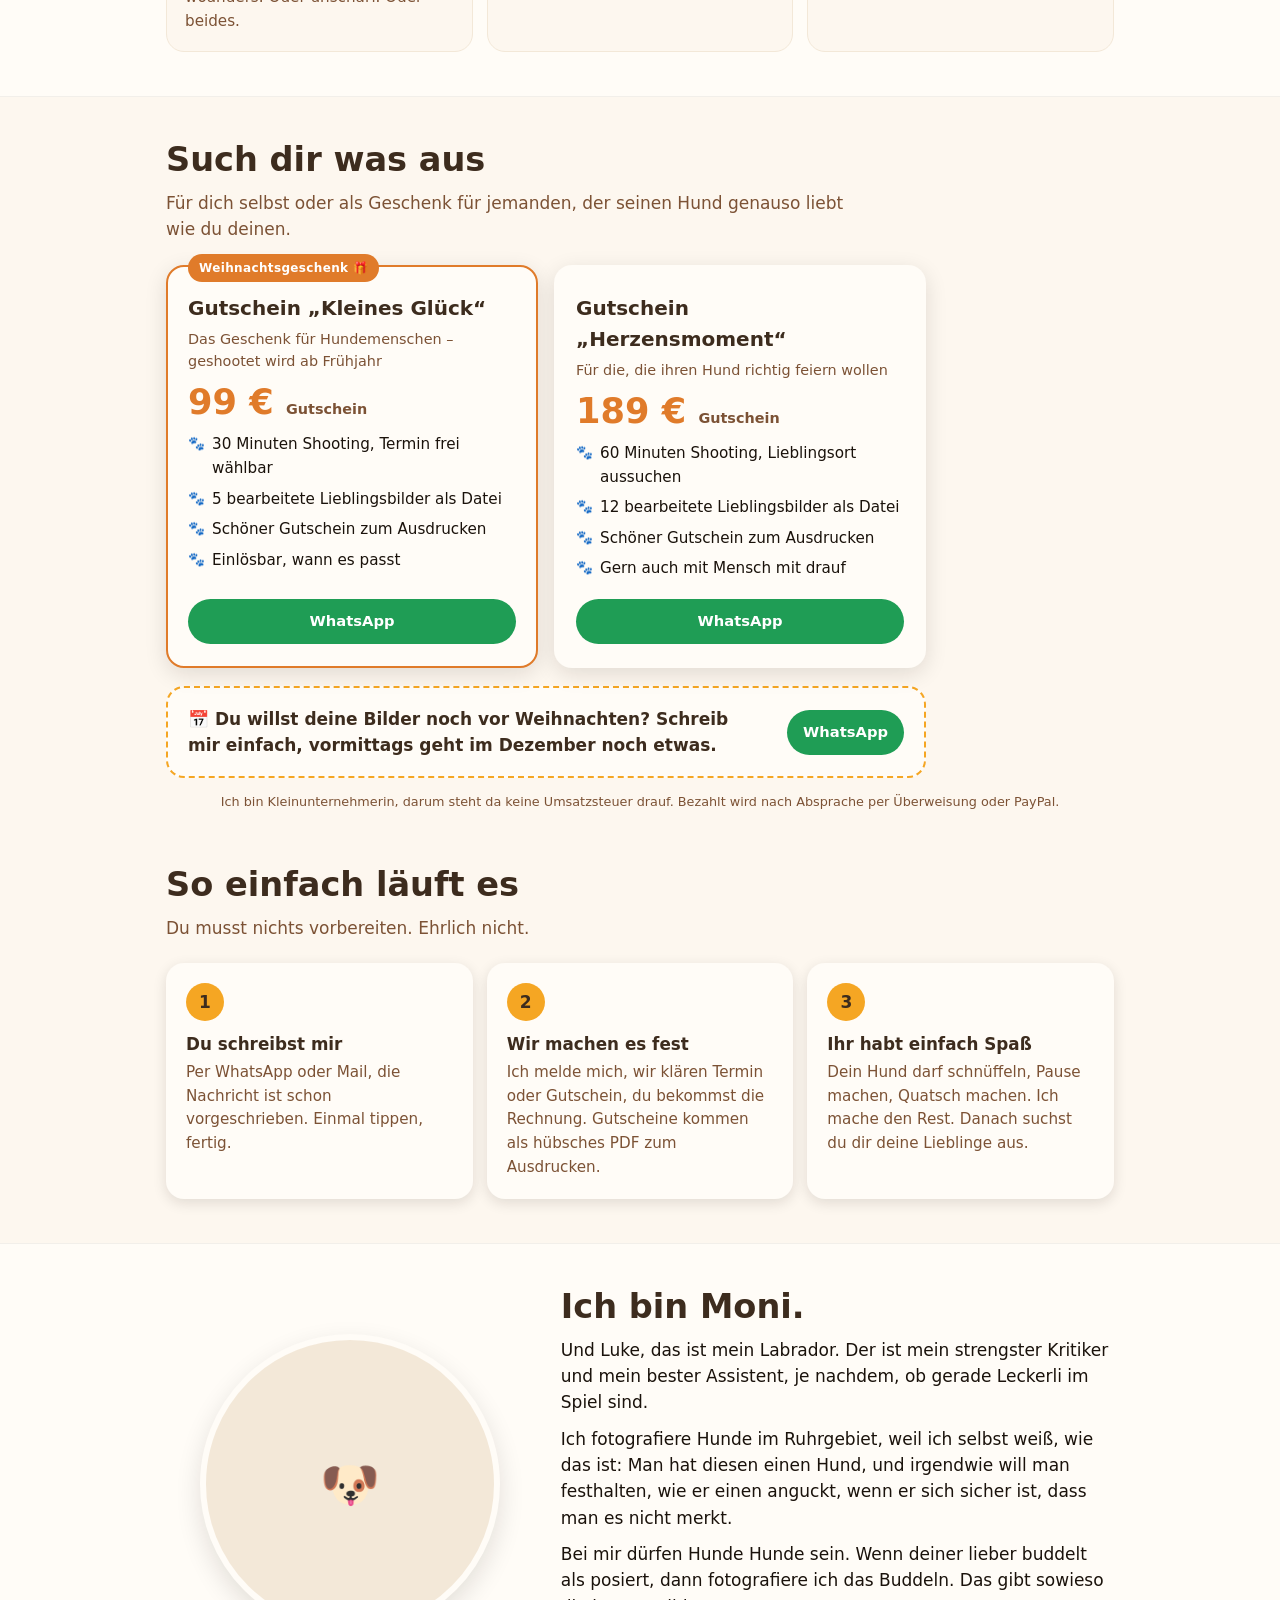
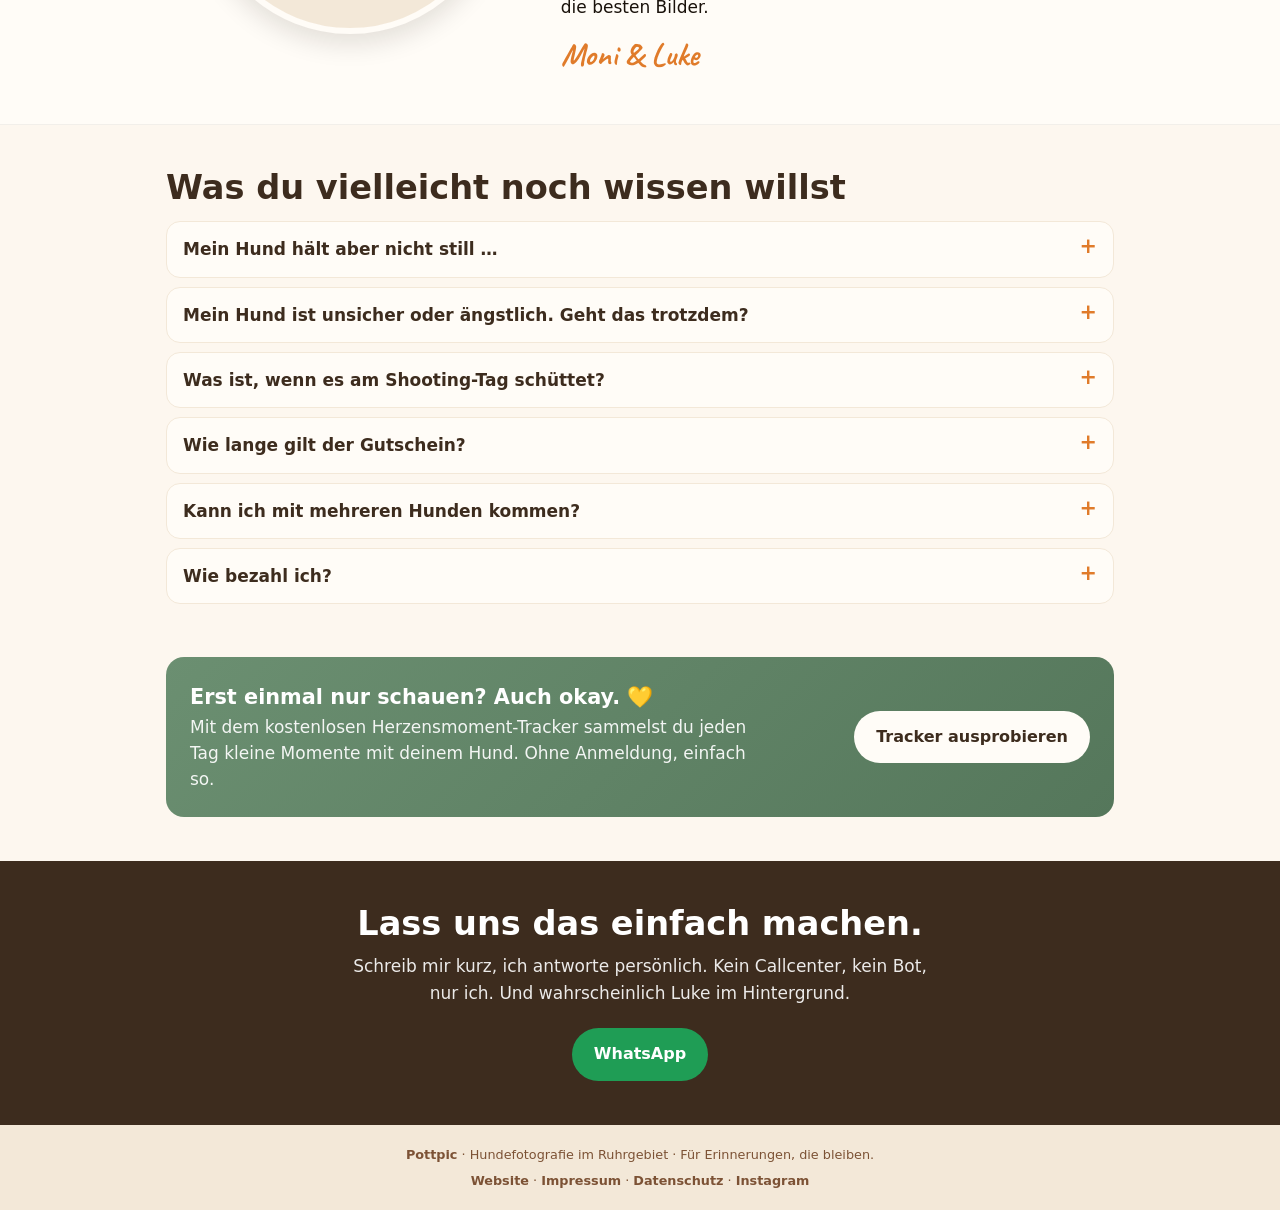
==== commit e5f4a706: "Hochdeutsch überall: Stimm-Regeln, Angebotsseite, Aushang, Karten, Status-Bilder, QR-Texte, Pläne Co" ====
--- a/angebot/index.html
+++ b/angebot/index.html
@@ -150,8 +150,8 @@
   <div class="wrap hero-grid">
     <div>
       <div class="kicker hand">Weihnachten mit Hund 🎄</div>
-      <h1>Dein Hund, so wie er wirklich is.</h1>
-      <p class="lead">Kein Stillsitzen-Müssen, kein Perfekt-Getue. Ich fotografier deinen Hund so, wie du ihn kennst – mit Schlappohr, schiefem Blick und allem. Und du hast endlich ma Bilder, wo ihr <em>beide</em> drauf seid.</p>
+      <h1>Dein Hund, so wie er wirklich ist.</h1>
+      <p class="lead">Kein Stillsitzen-Müssen, kein Perfekt-Getue. Ich fotografiere deinen Hund so, wie du ihn kennst – mit Schlappohr, schiefem Blick und allem. Und du hast endlich mal Bilder, wo ihr <em>beide</em> drauf seid.</p>
       <div class="btns">
         <a class="btn btn-main" href="#angebote">Gutschein verschenken 🎁</a>
         <a class="btn btn-ghost" href="#dezember">Bilder noch vor Weihnachten?</a>
@@ -165,19 +165,19 @@
 <section id="galerieSec">
   <div class="wrap">
     <h2>So sieht das bei mir aus</h2>
-    <p class="sub">Echte Hunde, echte Menschen, aus'm Ruhrgebiet. Nix gestellt, was nich passt.</p>
+    <p class="sub">Echte Hunde, echte Menschen, aus'm Ruhrgebiet. Nichts gestellt, was nicht passt.</p>
     <div class="gallery" id="gallery"></div>
   </div>
 </section>
 
 <section class="feel">
   <div class="wrap">
-    <h2>Ich mein, Fotos vom Hund hast du ja.</h2>
-    <p class="sub">Tausend Stück wahrscheinlich, im Handy. Aber mal ehrlich, weißt du:</p>
+    <h2>Ich meine, Fotos vom Hund hast du ja.</h2>
+    <p class="sub">Tausend Stück wahrscheinlich, im Handy. Aber mal ehrlich:</p>
     <div class="feel-grid">
-      <div class="feel-card"><div class="ico">📱</div><h3>Er guckt immer grad weg</h3><p>Sobald du das Handy hebst, is er woanders. Oder unscharf. Oder beides.</p></div>
-      <div class="feel-card"><div class="ico">🙋‍♀️</div><h3>Du bist nie mit drauf</h3><p>Weil du halt immer die bist, die fotografiert. Dabei seid ihr doch 'n Team.</p></div>
-      <div class="feel-card"><div class="ico">🖼️</div><h3>Nix hängt an der Wand</h3><p>Die schönsten Momente liegen irgendwo zwischen Screenshots und Einkaufszetteln.</p></div>
+      <div class="feel-card"><div class="ico">📱</div><h3>Er schaut immer gerade weg</h3><p>Sobald du das Handy hebst, ist er woanders. Oder unscharf. Oder beides.</p></div>
+      <div class="feel-card"><div class="ico">🙋‍♀️</div><h3>Du bist nie mit drauf</h3><p>Weil du immer die bist, die fotografiert. Dabei seid ihr doch ein Team.</p></div>
+      <div class="feel-card"><div class="ico">🖼️</div><h3>Nichts hängt an der Wand</h3><p>Die schönsten Momente liegen irgendwo zwischen Screenshots und Einkaufszetteln.</p></div>
     </div>
   </div>
 </section>
@@ -194,12 +194,12 @@
 
 <section style="padding-top:10px">
   <div class="wrap">
-    <h2>So einfach läuft's</h2>
-    <p class="sub">Du musst nix vorbereiten. Ehrlich nich.</p>
+    <h2>So einfach läuft es</h2>
+    <p class="sub">Du musst nichts vorbereiten. Ehrlich nicht.</p>
     <div class="steps">
-      <div class="step"><h3>Du schreibst mir</h3><p>Per WhatsApp oder Mail, die Nachricht is schon vorgeschrieben. Einmal tippen, fertig.</p></div>
-      <div class="step"><h3>Wir machen's fest</h3><p>Ich meld mich, wir klären Termin oder Gutschein, du kriegst die Rechnung. Gutscheine kommen als hübsches PDF zum Ausdrucken.</p></div>
-      <div class="step"><h3>Ihr habt einfach Spaß</h3><p>Dein Hund darf schnüffeln, Pause machen, Quatsch machen. Ich mach den Rest. Danach suchst du dir deine Lieblinge aus.</p></div>
+      <div class="step"><h3>Du schreibst mir</h3><p>Per WhatsApp oder Mail, die Nachricht ist schon vorgeschrieben. Einmal tippen, fertig.</p></div>
+      <div class="step"><h3>Wir machen es fest</h3><p>Ich melde mich, wir klären Termin oder Gutschein, du bekommst die Rechnung. Gutscheine kommen als hübsches PDF zum Ausdrucken.</p></div>
+      <div class="step"><h3>Ihr habt einfach Spaß</h3><p>Dein Hund darf schnüffeln, Pause machen, Quatsch machen. Ich mache den Rest. Danach suchst du dir deine Lieblinge aus.</p></div>
     </div>
   </div>
 </section>
@@ -209,9 +209,9 @@
     <div class="me-photo" id="mePhoto" role="img" aria-label="Moni mit Luke">🐶</div>
     <div>
       <h2>Ich bin Moni.</h2>
-      <p>Und Luke, das is mein Labrador. Der is mein strengster Kritiker und mein bester Assistent, je nachdem, ob grad Leckerli im Spiel sind.</p>
-      <p>Ich fotografier Hunde im Ruhrgebiet, weil ich halt selbst weiß, wie das is: Man hat diesen einen Hund, und irgendwie will man festhalten, wie er einen anguckt, wenn er sich sicher is, dass man's nich merkt.</p>
-      <p>Bei mir dürfen Hunde Hunde sein. Wenn deiner lieber buddelt als posiert, dann fotografier ich halt das Buddeln. Gibt eh die besten Bilder.</p>
+      <p>Und Luke, das ist mein Labrador. Der ist mein strengster Kritiker und mein bester Assistent, je nachdem, ob gerade Leckerli im Spiel sind.</p>
+      <p>Ich fotografiere Hunde im Ruhrgebiet, weil ich selbst weiß, wie das ist: Man hat diesen einen Hund, und irgendwie will man festhalten, wie er einen anguckt, wenn er sich sicher ist, dass man es nicht merkt.</p>
+      <p>Bei mir dürfen Hunde Hunde sein. Wenn deiner lieber buddelt als posiert, dann fotografiere ich das Buddeln. Das gibt sowieso die besten Bilder.</p>
       <div class="sign hand">Moni & Luke</div>
     </div>
   </div>
@@ -221,12 +221,12 @@
   <div class="wrap">
     <h2>Was du vielleicht noch wissen willst</h2>
     <div style="margin-top:14px">
-      <details><summary>Mein Hund hält aber nich still …</summary><p>Muss er auch nich. Ich arbeite mit Geduld, Pausen und Leckerli (sag mir vorher, was er verträgt). Die schönsten Bilder entstehen eh meistens zwischendurch.</p></details>
-      <details><summary>Mein Hund is unsicher oder ängstlich. Geht das trotzdem?</summary><p>Ja. Schreib mir das einfach vorher, dann nehmen wir uns mehr Zeit, suchen 'nen ruhigen Ort und er darf erstmal ankommen. Kein Druck, für keinen von euch.</p></details>
-      <details><summary>Was is, wenn's am Shooting-Tag schüttet?</summary><p>Dann verschieben wir. Bei Nieselregen geht's meistens trotzdem, das gibt sogar richtig schöne Stimmung. Wir entscheiden das am Tag vorher zusammen.</p></details>
+      <details><summary>Mein Hund hält aber nicht still …</summary><p>Muss er auch nicht. Ich arbeite mit Geduld, Pausen und Leckerli (sag mir vorher, was er verträgt). Die schönsten Bilder entstehen sowieso meistens zwischendurch.</p></details>
+      <details><summary>Mein Hund ist unsicher oder ängstlich. Geht das trotzdem?</summary><p>Ja. Schreib mir das einfach vorher, dann nehmen wir uns mehr Zeit, suchen einen ruhigen Ort und er darf erstmal ankommen. Kein Druck, für keinen von euch.</p></details>
+      <details><summary>Was ist, wenn es am Shooting-Tag schüttet?</summary><p>Dann verschieben wir. Bei Nieselregen geht es meistens trotzdem, das gibt sogar richtig schöne Stimmung. Wir entscheiden das am Tag vorher zusammen.</p></details>
       <details><summary>Wie lange gilt der Gutschein?</summary><p id="faqGueltig"></p></details>
-      <details><summary>Kann ich mit mehreren Hunden kommen?</summary><p>Klar. Schreib's mir einfach dazu, dann planen wir 'n bisschen mehr Zeit ein und ich sag dir vorher, was das kostet.</p></details>
-      <details><summary>Wie bezahl ich?</summary><p>Nach unserer Absprache bekommst du 'ne Rechnung, die zahlst du per Überweisung oder PayPal. Erst dann is dein Platz oder dein Gutschein fest.</p></details>
+      <details><summary>Kann ich mit mehreren Hunden kommen?</summary><p>Klar. Schreib es mir einfach dazu, dann planen wir ein bisschen mehr Zeit ein und ich sage dir vorher, was das kostet.</p></details>
+      <details><summary>Wie bezahl ich?</summary><p>Nach unserer Absprache bekommst du eine Rechnung, die zahlst du per Überweisung oder PayPal. Erst dann ist dein Platz oder dein Gutschein fest.</p></details>
     </div>
   </div>
 </section>
@@ -235,7 +235,7 @@
   <div class="wrap">
     <div class="free">
       <div>
-        <h3>Erstmal nur gucken? Auch okay. 💛</h3>
+        <h3>Erst einmal nur schauen? Auch okay. 💛</h3>
         <p>Mit dem kostenlosen Herzensmoment-Tracker sammelst du jeden Tag kleine Momente mit deinem Hund. Ohne Anmeldung, einfach so.</p>
       </div>
       <a class="btn btn-ghost" href="../">Tracker ausprobieren</a>
@@ -268,11 +268,11 @@
 
   // Woher kommt die Person? (?von=aushang, ?von=karte, ?von=hundeschule-xy …)
   const von = (new URLSearchParams(location.search).get("von") || "").replace(/[^a-z0-9äöüß-]/gi, "").slice(0, 40);
-  const herkunft = !von ? "" : von === "aushang" ? "\n(Hab deinen Aushang gesehen)" : von === "karte" ? "\n(Hab deine Karte mitgenommen)" : "\n(Gefunden über: " + von + ")";
+  const herkunft = !von ? "" : von === "aushang" ? "\n(Ich habe deinen Aushang gesehen)" : von === "karte" ? "\n(Ich habe deine Karte mitgenommen)" : "\n(Gefunden über: " + von + ")";
   function text(a){ return grundtext(a) + herkunft; }
   function grundtext(a){
-    if (!a) return "Hey Moni! Ich hab deine Seite gesehen und hätte Lust auf Bilder von meinem Hund. Magst du dich ma melden? 🐾";
-    if (a.id === "dezember") return "Hey Moni! Ich hätte gern noch vor Weihnachten Bilder von meinem Hund. Geht im Dezember vormittags noch was?\nMein Hund heißt: \n🐾";
+    if (!a) return "Hey Moni! Ich habe deine Seite gesehen und hätte Lust auf Bilder von meinem Hund. Magst du dich mal melden? 🐾";
+    if (a.id === "dezember") return "Hey Moni! Ich hätte gern noch vor Weihnachten Bilder von meinem Hund. Geht im Dezember vormittags noch etwas?\nMein Hund heißt: \n🐾";
     return "Hey Moni! Ich möchte den Gutschein „" + a.titel.replace(/^Gutschein\s*/, "").replace(/[„“]/g,"") + "“ (" + a.preis + ") verschenken.\nFür: \nSoll bis wann da sein: \n🎁";
   }
   function waLink(a){ return "https://wa.me/" + K.whatsapp + "?text=" + encodeURIComponent(text(a)); }
@@ -305,7 +305,7 @@
   $("scarcity").textContent = "🎁 Shooting-Gutscheine ab " + ab + " € · geshootet wird " + K.shootingAb;
   $("dezText").textContent = "📅 " + K.dezemberHinweis;
   $("dezBtns").innerHTML = buttons({id: "dezember", titel: "Shooting im Dezember"}, true);
-  $("faqGueltig").textContent = "Der Gutschein gilt " + K.gutscheinGueltig + ". Den Termin sucht ihr euch dann zusammen mit mir aus, so wie's bei euch passt. Am schönsten find ich ja Frühling und Herbst, aber is deine Entscheidung.";
+  $("faqGueltig").textContent = "Der Gutschein gilt " + K.gutscheinGueltig + ". Den Termin sucht ihr euch dann zusammen mit mir aus, so wie es bei euch passt. Am schönsten finde ich ja Frühling und Herbst, aber ist deine Entscheidung.";
 
   $("finalBtns").innerHTML = buttons(null, false) || '<a class="btn btn-main" href="#angebote">Zu den Angeboten</a>';
   const st = buttons(null, true);
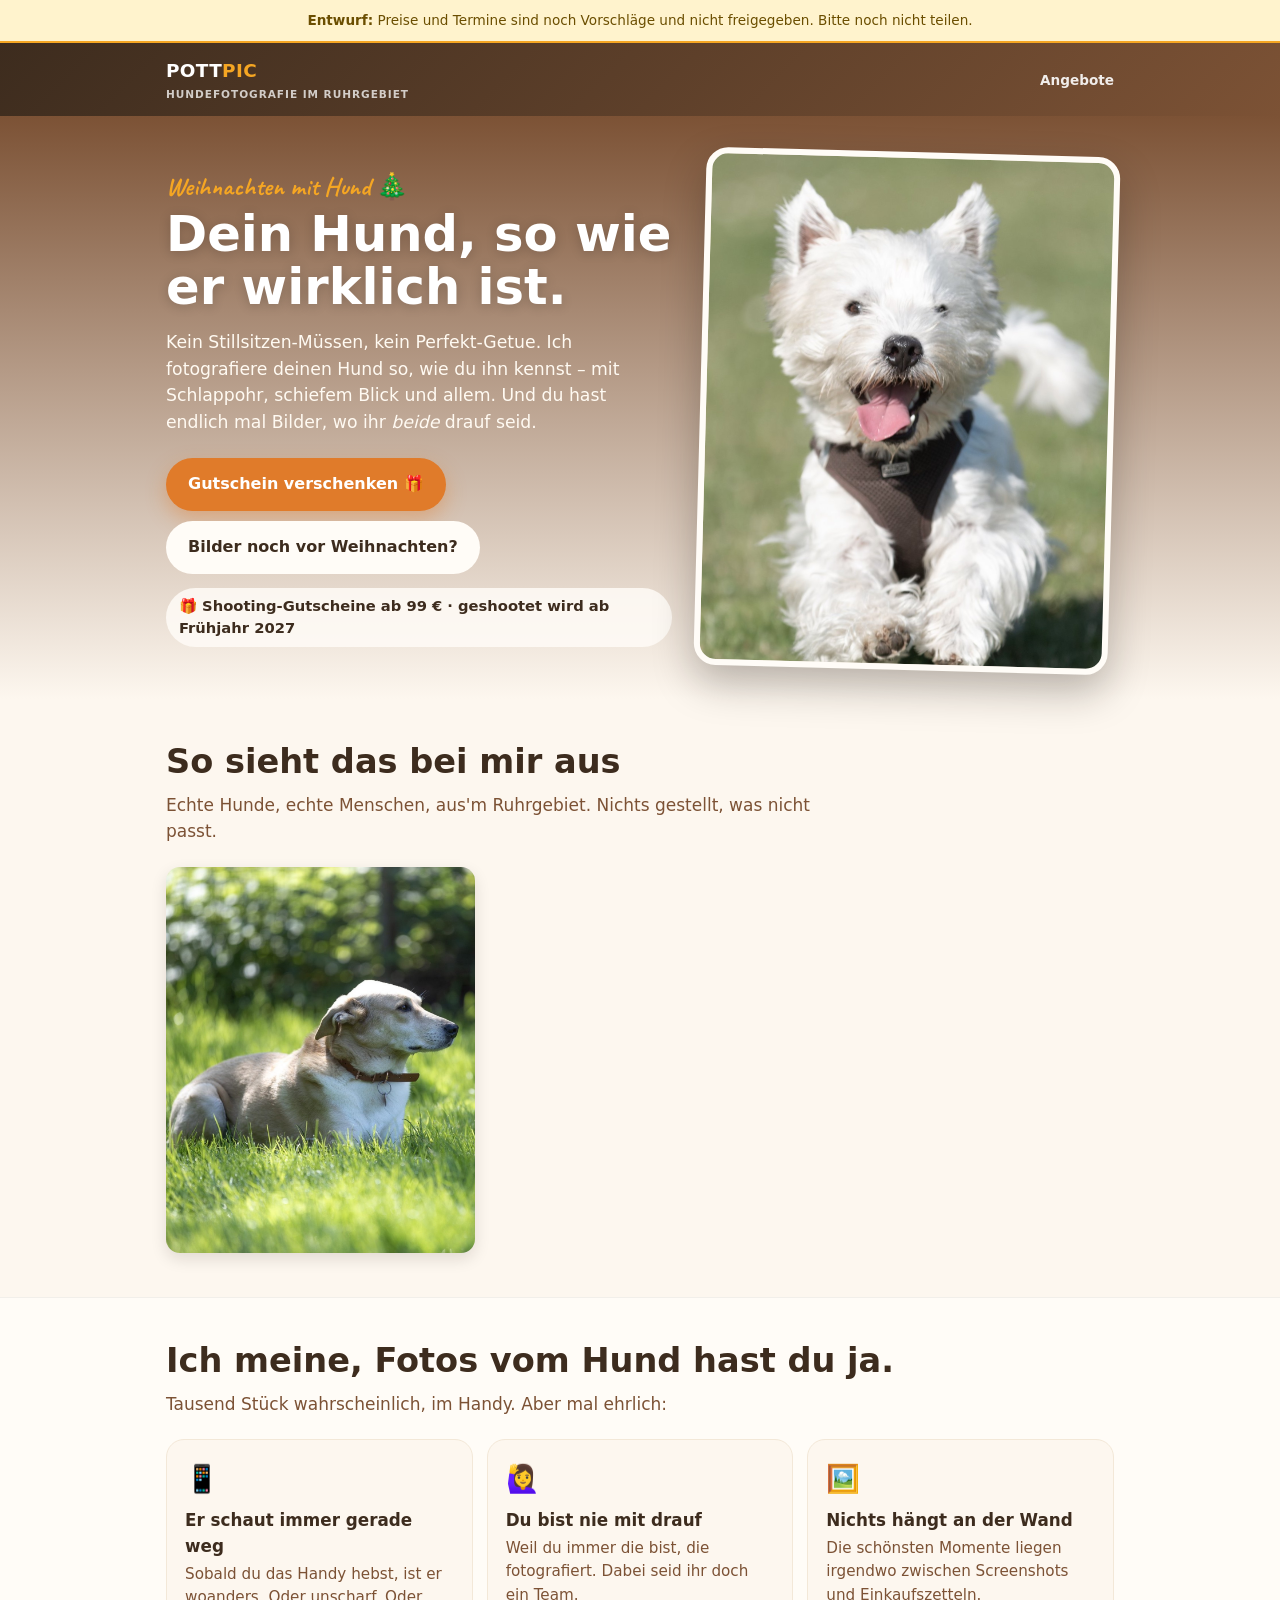
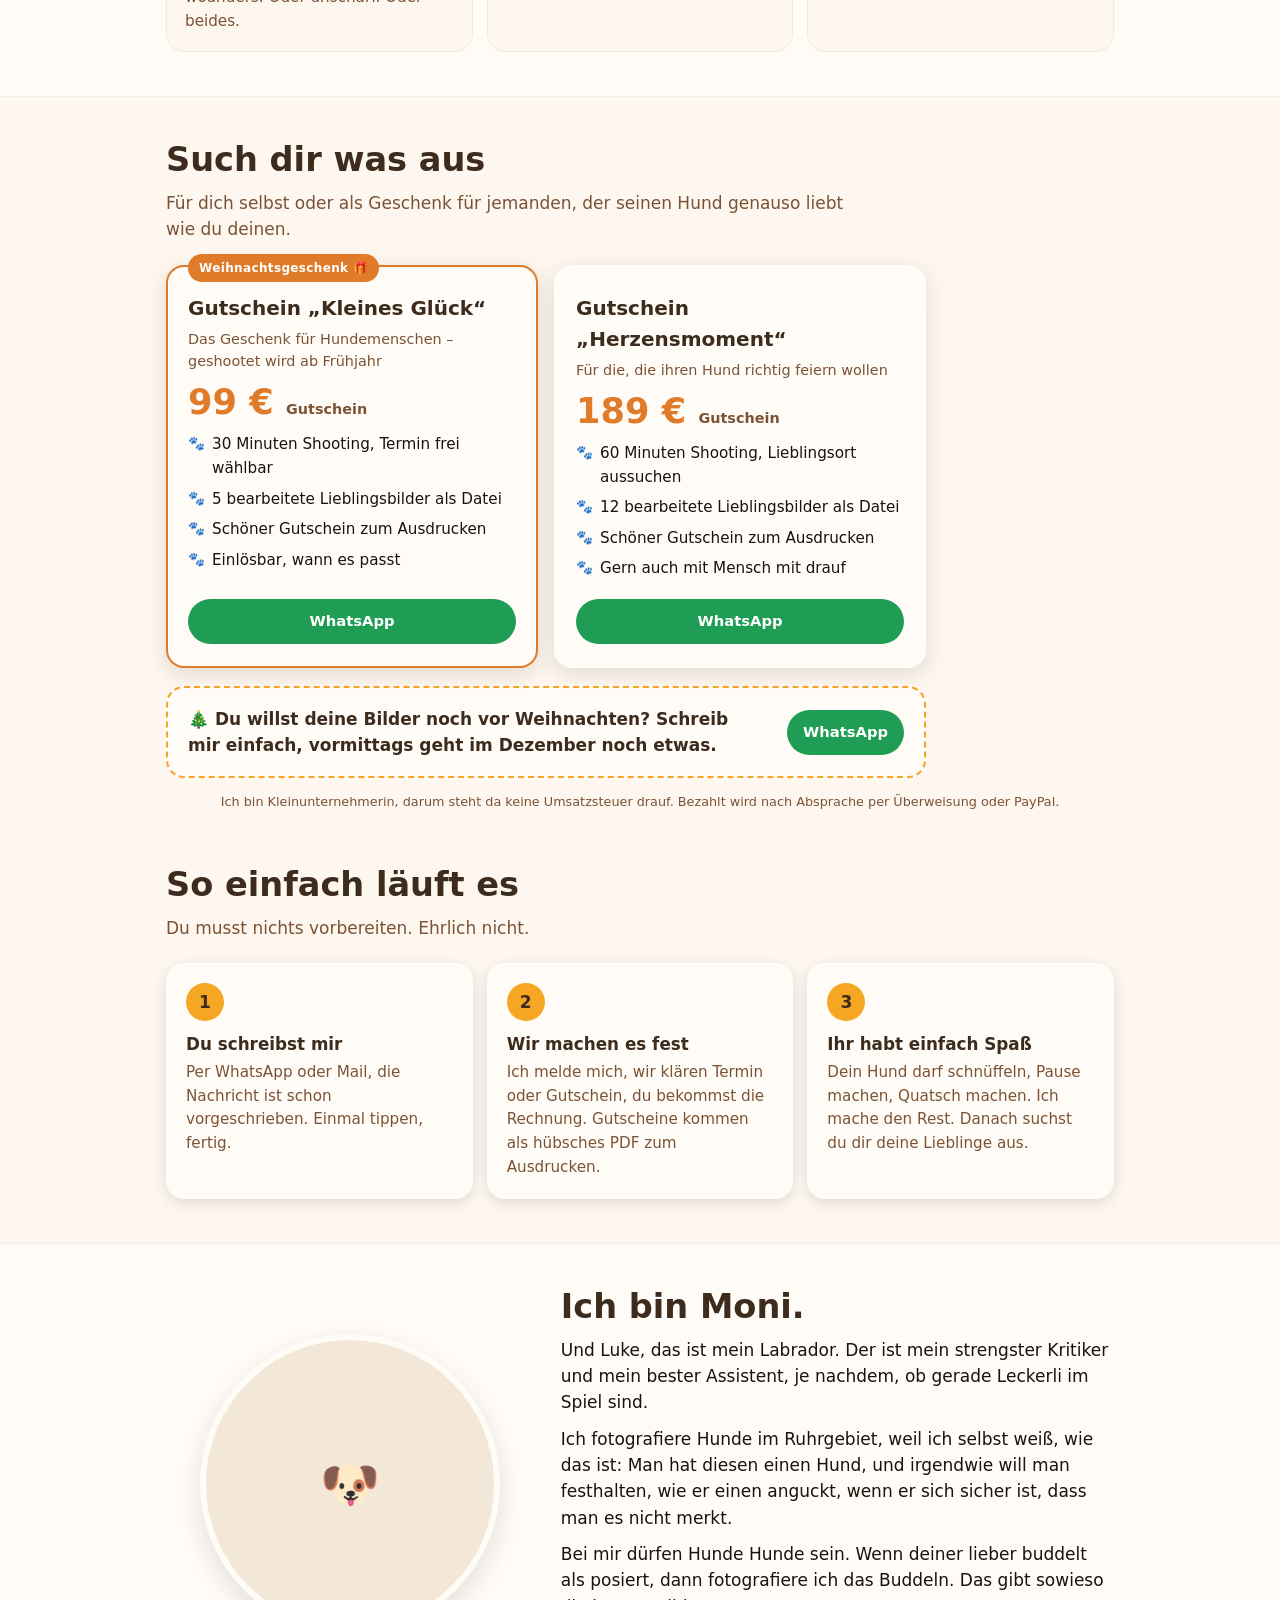
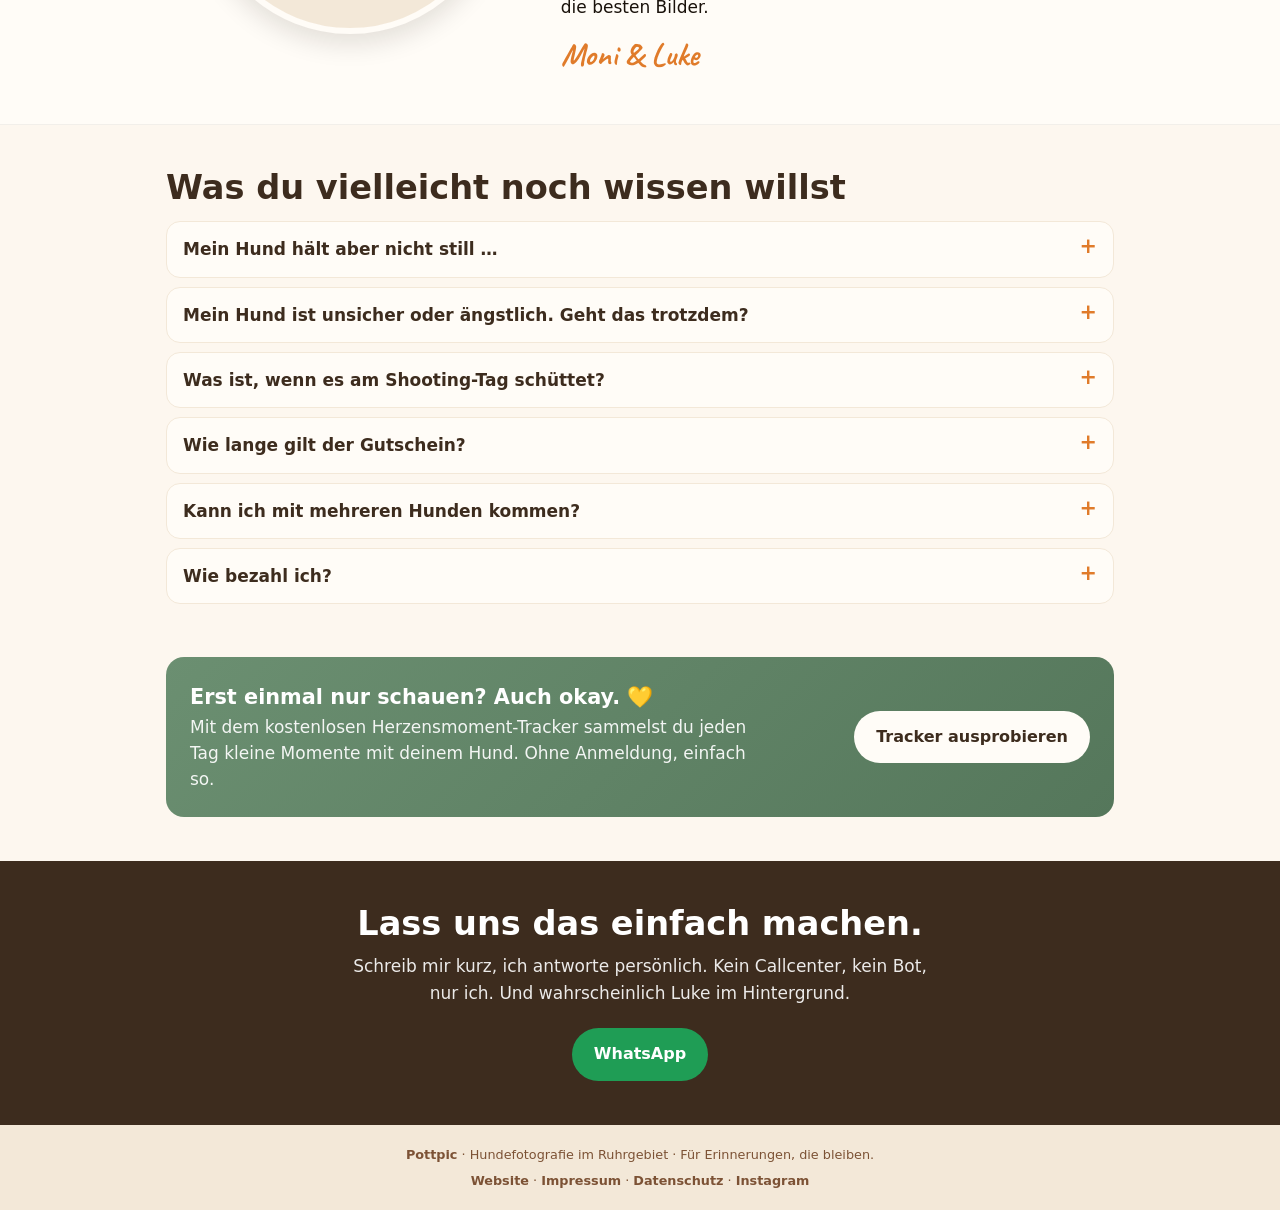
==== commit b7563d44: "Kalender-Emoji (zeigt 17. Juli) durch Tannenbaum ersetzt Co-Authored-By: Claude Opus 5.5 <noreply@an" ====
--- a/angebot/index.html
+++ b/angebot/index.html
@@ -303,7 +303,7 @@
   // Gutschein-Info + Dezember auf Anfrage
   const ab = K.angebote.map(a => parseInt(a.preis, 10)).filter(n => n).sort((x, y) => x - y)[0];
   $("scarcity").textContent = "🎁 Shooting-Gutscheine ab " + ab + " € · geshootet wird " + K.shootingAb;
-  $("dezText").textContent = "📅 " + K.dezemberHinweis;
+  $("dezText").textContent = "🎄 " + K.dezemberHinweis;
   $("dezBtns").innerHTML = buttons({id: "dezember", titel: "Shooting im Dezember"}, true);
   $("faqGueltig").textContent = "Der Gutschein gilt " + K.gutscheinGueltig + ". Den Termin sucht ihr euch dann zusammen mit mir aus, so wie es bei euch passt. Am schönsten finde ich ja Frühling und Herbst, aber ist deine Entscheidung.";
 
